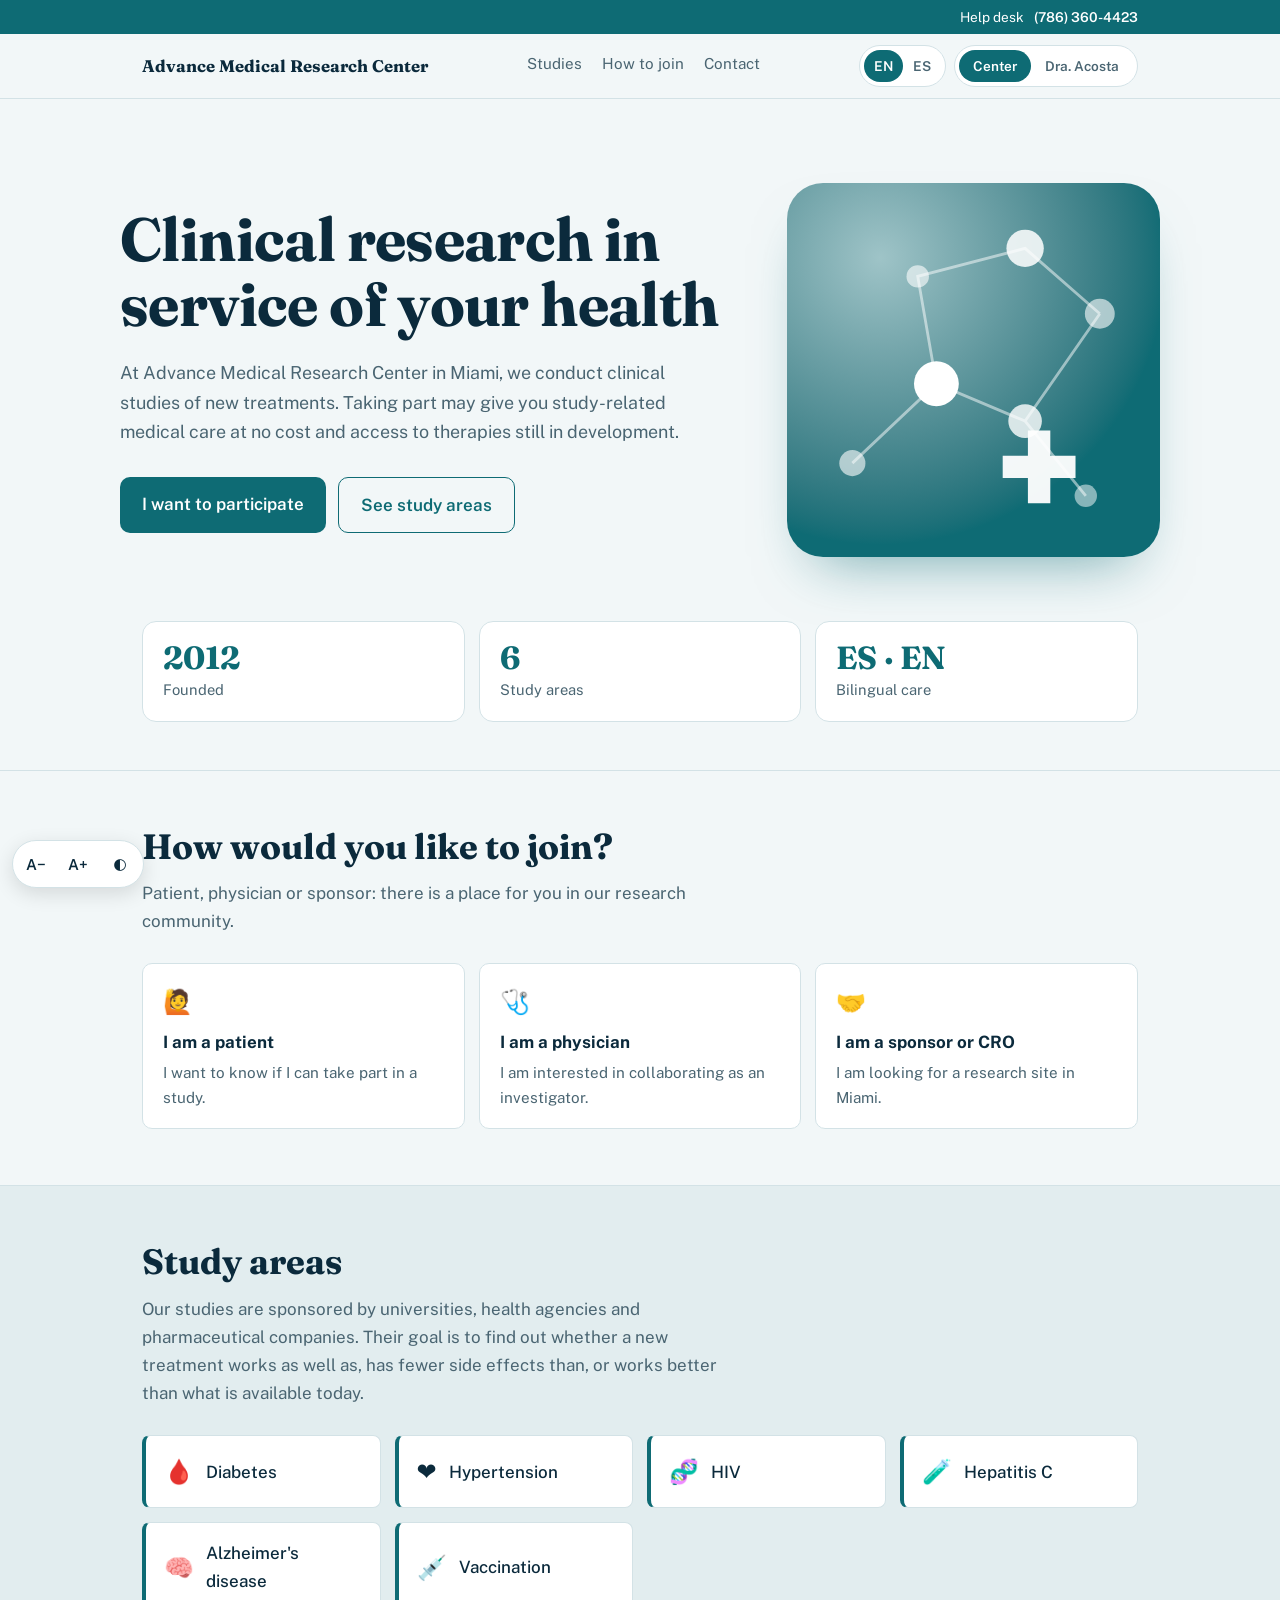
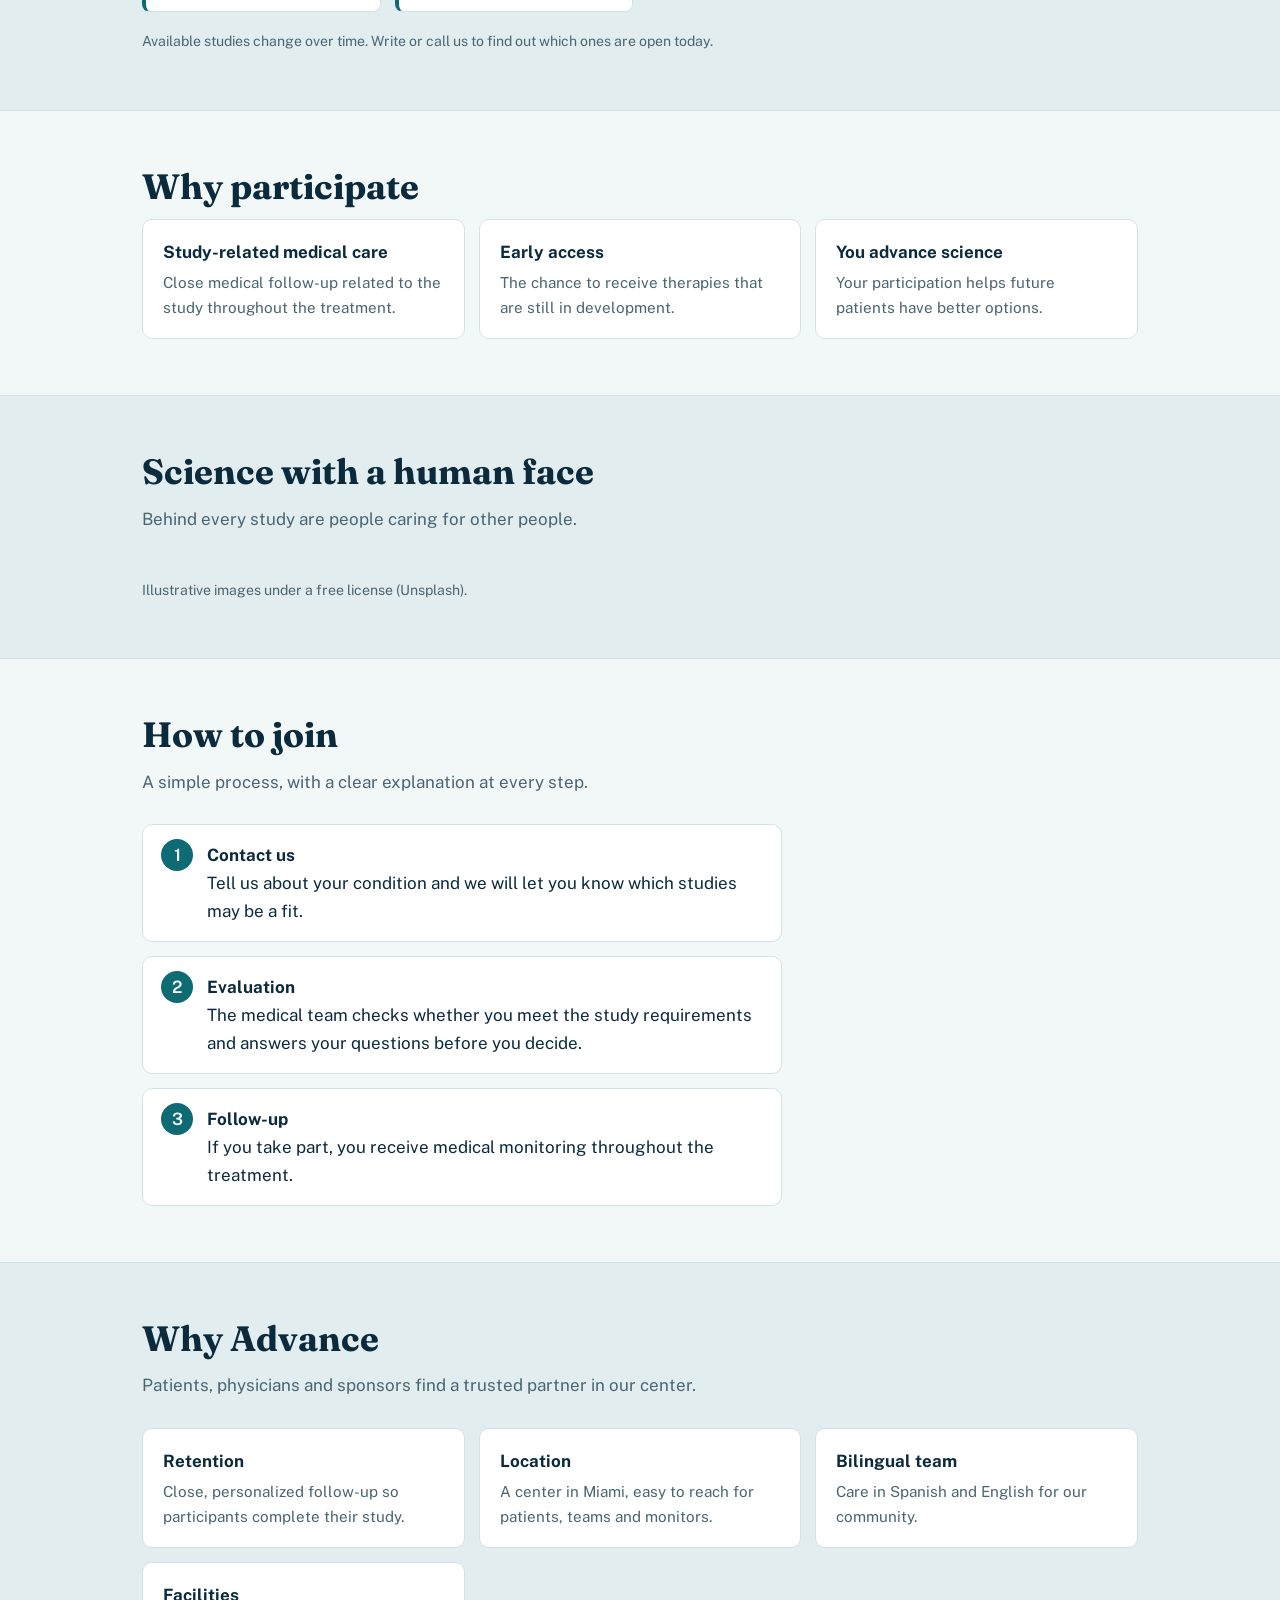
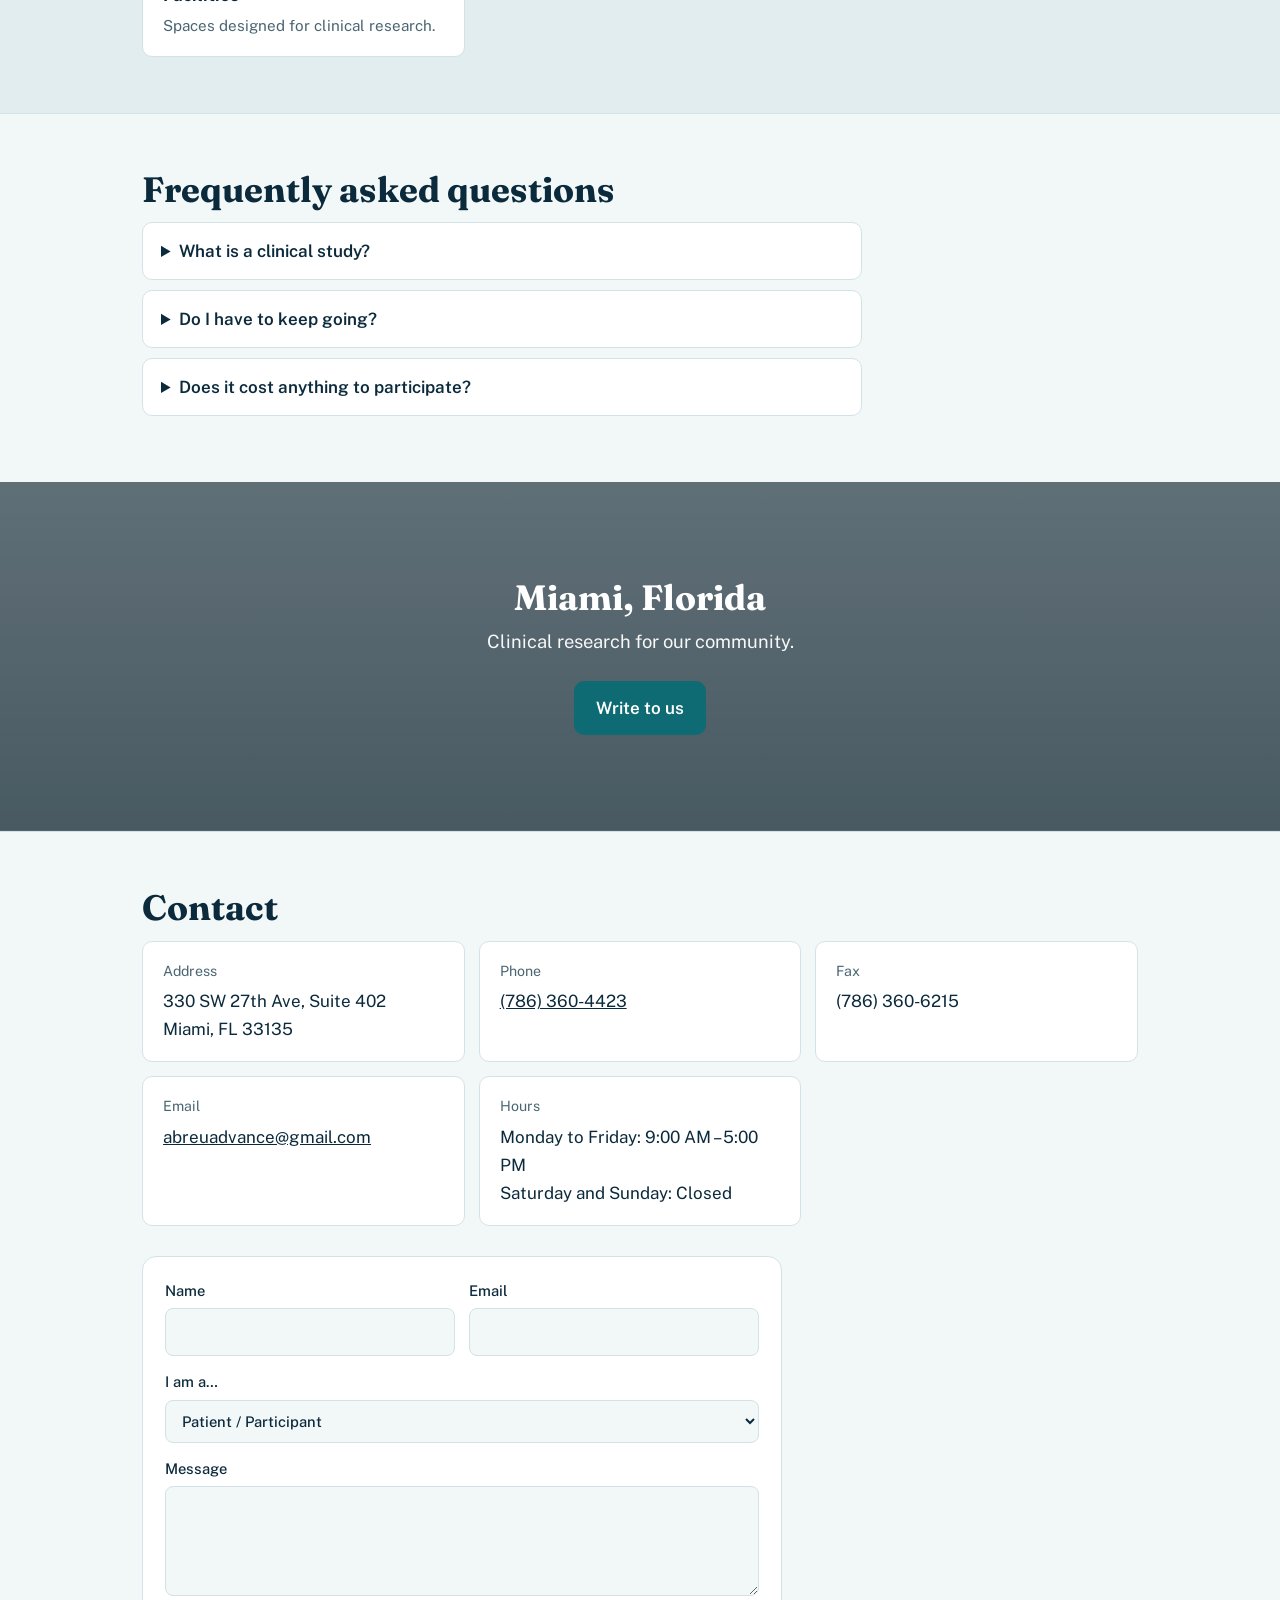
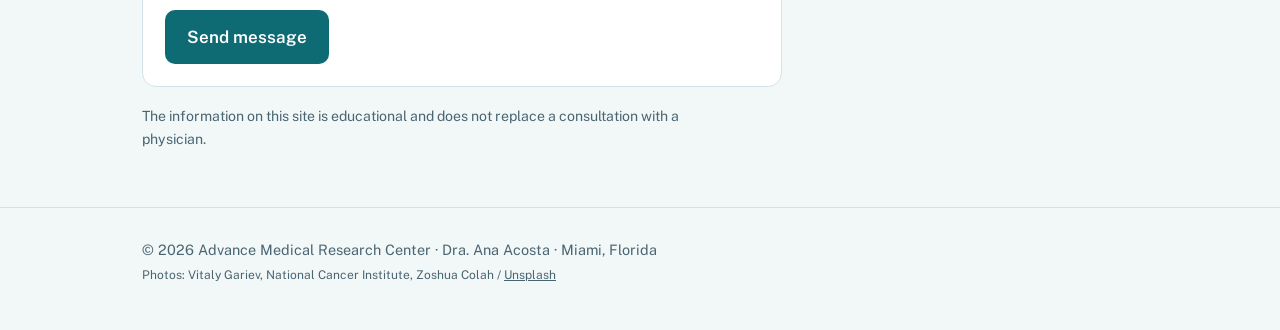
==== index.html @ 7da82269 "Add files via upload" ====
<!DOCTYPE html>
<html lang="es">
<head>
<meta charset="utf-8">
<meta name="viewport" content="width=device-width, initial-scale=1">
<title>Advance Medical Research Center · Dra. Ana Acosta</title>
<meta name="description" content="Advance Medical Research Center · Miami, FL. Clinical research studies / Estudios de investigación clínica. Dra. Ana Acosta.">
<link rel="preconnect" href="https://fonts.googleapis.com">
<link rel="preconnect" href="https://fonts.gstatic.com" crossorigin>
<link href="https://fonts.googleapis.com/css2?family=Fraunces:opsz,wght@9..144,500;9..144,700&family=Public+Sans:wght@400;500;600&display=swap" rel="stylesheet">
<script>if(!matchMedia("(prefers-reduced-motion: reduce)").matches)document.documentElement.className="js"</script>
<style>
:root{
  --bg:#F2F7F8; --surface:#FFFFFF; --ink:#0B2A3C; --muted:#4A6572;
  --accent:#0E6B74; --accent-ink:#FFFFFF; --line:#D3E2E6;
  --head:'Fraunces',Georgia,serif; --body:'Public Sans',system-ui,-apple-system,'Segoe UI',sans-serif;
}
body[data-mode="doctora"]{
  --bg:#F7F1F5; --surface:#FFFFFF; --ink:#2B1626; --muted:#6B5063;
  --accent:#7A2E5C; --accent-ink:#FFFFFF; --line:#E6D3DF;
}
*{box-sizing:border-box;margin:0}
html{scroll-behavior:smooth}
body{font:1.0625rem/1.65 var(--body);background:var(--bg);color:var(--ink);transition:background .35s,color .35s}
a{color:inherit}
:focus-visible{outline:3px solid var(--accent);outline-offset:3px}
.wrap{max-width:1040px;margin:0 auto;padding:0 22px}

header{position:sticky;top:0;z-index:10;background:color-mix(in srgb,var(--bg) 92%,transparent);backdrop-filter:blur(8px);border-bottom:1px solid var(--line)}
header .wrap{display:flex;align-items:center;justify-content:space-between;gap:14px;min-height:64px}
.brand{font:700 1.05rem var(--head);text-decoration:none}
nav{display:flex;gap:20px;font-size:.95rem}
nav a{text-decoration:none;color:var(--muted)}
nav a:hover{color:var(--accent)}
.tools{display:flex;align-items:center;gap:8px;flex-shrink:0}
.switch{display:inline-flex;padding:4px;border:1px solid var(--line);border-radius:999px;background:var(--surface)}
.switch button{font:600 .85rem var(--body);border:0;background:none;color:var(--muted);padding:8px 14px;border-radius:999px;cursor:pointer;transition:background .25s,color .25s}
.switch button[aria-pressed="true"]{background:var(--accent);color:var(--accent-ink)}
.switch.lang button{padding:8px 10px}

[data-view]{display:none;animation:swap .5s ease both}
@keyframes swap{from{opacity:0;transform:translateY(14px)}to{opacity:1;transform:none}}
body[data-mode="centro"] [data-view="centro"],
body[data-mode="doctora"] [data-view="doctora"]{display:block}
body[data-mode="centro"] nav[data-view="centro"],
body[data-mode="doctora"] nav[data-view="doctora"]{display:flex}

.hero{padding:84px 0 64px}
.hero h1{font:700 clamp(2.2rem,5.5vw,3.8rem)/1.08 var(--head);max-width:16ch;letter-spacing:-.01em}
.hero p{margin-top:20px;max-width:54ch;color:var(--muted);font-size:1.12rem}
.btns{display:flex;flex-wrap:wrap;gap:12px;margin-top:30px}
.btn{display:inline-block;padding:13px 22px;border-radius:10px;font-weight:600;text-decoration:none;background:var(--accent);color:var(--accent-ink)}
.btn.alt{background:none;color:var(--accent);border:1.5px solid var(--accent)}
section{padding:56px 0;border-top:1px solid var(--line)}
h2{font:700 clamp(1.6rem,3.2vw,2.2rem)/1.15 var(--head);margin-bottom:12px}
.lead{color:var(--muted);max-width:60ch;margin-bottom:28px}
.areas{display:grid;grid-template-columns:repeat(auto-fit,minmax(200px,1fr));gap:14px;list-style:none;padding:0}
.areas li{background:var(--surface);border:1px solid var(--line);border-left:4px solid var(--accent);padding:16px 18px;border-radius:8px;font-weight:500}
.steps{display:grid;gap:14px;counter-reset:s;padding:0;list-style:none;max-width:640px}
.steps li{counter-increment:s;background:var(--surface);border:1px solid var(--line);border-radius:10px;padding:16px 20px 16px 64px;position:relative}
.steps li::before{content:counter(s);position:absolute;left:18px;top:14px;width:32px;height:32px;border-radius:50%;background:var(--accent);color:var(--accent-ink);display:grid;place-items:center;font-weight:600}
.steps b{display:block}
.facts{display:grid;grid-template-columns:repeat(auto-fit,minmax(240px,1fr));gap:14px}
.fact{background:var(--surface);border:1px solid var(--line);border-radius:10px;padding:18px 20px}
.fact small{display:block;color:var(--muted);margin-bottom:4px}
.note{font-size:.88rem;color:var(--muted);margin-top:18px;max-width:64ch}
footer{border-top:1px solid var(--line);padding:30px 0 44px;color:var(--muted);font-size:.9rem}
.prog{position:fixed;top:0;left:0;height:3px;width:100%;background:var(--accent);transform-origin:0 50%;transform:scaleX(0);z-index:40;pointer-events:none}
.js .rv{opacity:0;transform:translateY(26px);transition:opacity .7s cubic-bezier(.2,.7,.2,1),transform .7s cubic-bezier(.2,.7,.2,1);transition-delay:var(--d,0s)}
.js .rv.in{opacity:1;transform:none}
.art{transform:perspective(900px) rotateX(var(--rx,0deg)) rotateY(var(--ry,0deg));transition:transform .2s ease-out}
.art circle{transform-box:fill-box;transform-origin:center;animation:pulse 3.6s ease-in-out infinite}
.art circle:nth-child(2n){animation-delay:-1.2s}
.art circle:nth-child(3n){animation-delay:-2.3s}
@keyframes pulse{50%{transform:scale(1.28)}}
.ic{display:inline-block;transition:transform .3s}
.areas li{transition:transform .25s,box-shadow .25s,border-color .25s}
.areas li:hover{transform:translateY(-3px);box-shadow:0 12px 24px -16px var(--accent)}
.areas li:hover .ic{transform:scale(1.3) rotate(-8deg)}
.fact{transition:transform .25s,box-shadow .25s,border-color .25s}
.fact:hover{transform:translateY(-4px);box-shadow:0 14px 28px -18px var(--accent);border-color:var(--accent)}
.btn{transition:transform .2s,box-shadow .2s}
.btn:hover{transform:translateY(-2px);box-shadow:0 12px 22px -12px var(--accent)}
nav a{padding-bottom:2px;border-bottom:2px solid transparent}
nav a.on{color:var(--accent);font-weight:600;border-color:var(--accent)}
.hero-grid{display:grid;grid-template-columns:1.25fr .75fr;gap:44px;align-items:center}
.art{aspect-ratio:1;border-radius:36px;background:radial-gradient(circle at 25% 20%,color-mix(in srgb,var(--accent) 40%,#fff),var(--accent) 70%);overflow:hidden;display:grid;place-items:center;box-shadow:0 30px 60px -30px color-mix(in srgb,var(--accent) 60%,transparent)}
.art svg{width:100%;height:100%}
.art img{width:100%;height:100%;object-fit:cover}
.ini{font:700 clamp(4rem,12vw,7rem) var(--head);color:#fff;letter-spacing:.02em}
.float{animation:fl 7s ease-in-out infinite}
@keyframes fl{50%{transform:translateY(-10px)}}
.stats{display:grid;grid-template-columns:repeat(3,1fr);gap:14px;padding-bottom:48px}
.stats div{background:var(--surface);border:1px solid var(--line);border-radius:14px;padding:18px 20px}
.stats b{display:block;font:700 2rem/1.1 var(--head);color:var(--accent)}
.stats span{color:var(--muted);font-size:.92rem}
.tint{background:color-mix(in srgb,var(--accent) 7%,var(--bg))}
.areas li{display:flex;align-items:center;gap:12px}
.ic{font-size:1.5rem}
details{background:var(--surface);border:1px solid var(--line);border-radius:10px;padding:14px 18px;max-width:720px;margin-bottom:10px}
summary{cursor:pointer;font-weight:600}
details p{margin-top:8px;color:var(--muted)}
.fact b{display:block;margin-bottom:4px}
.fact p{color:var(--muted);font-size:.95rem}
.help{background:var(--accent);color:var(--accent-ink);font-size:.85rem}
.help .wrap{min-height:34px;justify-content:flex-end;gap:10px;padding-top:0;padding-bottom:0}
.help a{font-weight:600;text-decoration:none}
.role{text-decoration:none;color:inherit;display:block;transition:transform .2s,border-color .2s}
.role:hover{transform:translateY(-3px);border-color:var(--accent)}
.role .ic{display:block;margin-bottom:6px}
.form{margin-top:30px;max-width:640px;display:grid;gap:14px;background:var(--surface);border:1px solid var(--line);border-radius:14px;padding:22px}
.form .row{display:grid;grid-template-columns:1fr 1fr;gap:14px}
.form label{display:grid;gap:5px;font-weight:500;font-size:.92rem}
.form input,.form select,.form textarea{font:inherit;color:var(--ink);background:var(--bg);border:1px solid var(--line);border-radius:8px;padding:11px 12px;width:100%}
.form textarea{min-height:110px;resize:vertical}
.form button{border:0;cursor:pointer;justify-self:start;font:inherit;font-weight:600}
.a11y{position:fixed;left:12px;bottom:12px;z-index:20;display:flex;gap:4px;padding:4px;background:var(--surface);border:1px solid var(--line);border-radius:999px;box-shadow:0 6px 20px rgba(0,0,0,.12)}
.a11y button{width:38px;height:38px;border-radius:50%;border:0;background:none;color:var(--ink);font:600 .95rem var(--body);cursor:pointer}
.a11y button:hover,.a11y button[aria-pressed="true"]{background:var(--accent);color:var(--accent-ink)}
body.hc{--bg:#fff;--surface:#fff;--ink:#000;--muted:#000;--line:#000;--accent:#003A70}
body.hc[data-mode="doctora"]{--accent:#5A0F3F}
.gal{display:grid;grid-template-columns:repeat(4,1fr);gap:14px}
.gal figure{position:relative;margin:0;aspect-ratio:4/5;border-radius:16px;overflow:hidden;background:color-mix(in srgb,var(--accent) 18%,var(--bg))}
.gal img{width:100%;height:100%;object-fit:cover;display:block;transition:transform .6s cubic-bezier(.2,.7,.2,1)}
.gal figure:hover img{transform:scale(1.07)}
.gal figcaption{position:absolute;inset:auto 0 0 0;padding:34px 14px 12px;color:#fff;font-weight:600;font-size:.95rem;background:linear-gradient(transparent,rgba(0,0,0,.65))}
.banner{background-size:cover;background-position:center;color:#fff;text-align:center;padding:96px 0;border-top:0}
.banner h2{color:#fff;margin-bottom:8px}
.banner p{margin-bottom:24px;font-size:1.15rem;opacity:.95}
.art.portrait{aspect-ratio:1/1;background:none;box-shadow:none;border-radius:0;overflow:visible;display:block}
.art.portrait svg{overflow:visible}
.art.portrait circle{animation:none}
.portrait .dots circle{fill:var(--surface);stroke:var(--line);stroke-width:1.5}
.portrait .orb{fill:var(--accent)}
.portrait .warm{fill:#E8734A}
.portrait .beat{fill:none;stroke:#E8734A;stroke-width:4;stroke-linecap:round;stroke-linejoin:round}
.portrait .ring{fill:#fff;filter:drop-shadow(0 10px 18px rgba(43,22,38,.28))}
.portrait .fallback{fill:var(--accent)}
.portrait .ini2{font:700 64px var(--head);fill:#fff}
.art.portrait .dot{animation:pulse 4.2s ease-in-out infinite}
.art.portrait .orb{animation:pulse 6s ease-in-out infinite}
@media (max-width:720px){
  .gal{grid-template-columns:repeat(2,1fr)}
  .banner{padding:64px 0}
  nav{display:none!important}
  .form .row{grid-template-columns:1fr}
  .hero-grid{grid-template-columns:1fr;gap:28px}
  .art{max-width:260px}
  .stats b{font-size:1.4rem}.stats div{padding:14px}
  header .wrap{flex-wrap:wrap;padding-top:8px;padding-bottom:8px}
  .hero{padding:52px 0 40px}
  .brand{font-size:.95rem}
  .switch button{padding:7px 10px;font-size:.8rem}
}
@media (prefers-reduced-motion:reduce){*{transition:none!important;animation:none!important;scroll-behavior:auto!important}}
</style>
</head>
<body data-mode="centro">
<div class="prog" id="prog" aria-hidden="true"></div>

<header>
  <div class="help"><div class="wrap"><span data-i="hd">Línea de ayuda</span><a href="tel:+17863604423">(786) 360-4423</a></div></div>
  <div class="wrap">
    <a class="brand" href="#top" id="brand">Advance Medical Research Center</a>
    <nav data-view="centro">
      <a href="#estudios" data-i="n_est">Estudios</a><a href="#proceso" data-i="n_proc">Cómo participar</a><a href="#contacto-centro" data-i="n_cont">Contacto</a>
    </nav>
    <nav data-view="doctora">
      <a href="#sobre" data-i="n_sobre">Sobre mí</a><a href="#trayectoria" data-i="n_tray">Trayectoria</a><a href="#contacto-doctora" data-i="n_cont2">Contacto</a>
    </nav>
    <div class="tools">
      <div class="switch lang" role="group" aria-label="Idioma / Language">
        <button type="button" data-lang="en" aria-pressed="false">EN</button>
        <button type="button" data-lang="es" aria-pressed="true">ES</button>
      </div>
      <div class="switch" role="group" aria-label="Sitio / Site">
        <button type="button" data-set="centro" aria-pressed="true" data-i="sw_c">Centro</button>
        <button type="button" data-set="doctora" aria-pressed="false">Dra. Acosta</button>
      </div>
    </div>
  </div>
</header>

<main id="top">

<!-- ============ CENTRO ============ -->
<div data-view="centro">
  <div class="wrap hero hero-grid"><div>
    <h1 data-i="c_h1">Investigación clínica al servicio de tu salud</h1>
    <p data-i="c_p">En Advance Medical Research Center, en Miami, realizamos estudios clínicos de nuevos tratamientos. Participar puede darte atención médica relacionada con el estudio sin costo y acceso a terapias en desarrollo.</p>
    <div class="btns">
      <a class="btn" href="#contacto-centro" data-i="c_b1">Quiero participar</a>
      <a class="btn alt" href="#estudios" data-i="c_b2">Ver áreas de estudio</a>
    </div>
  </div><div class="art" aria-hidden="true"><svg viewBox="0 0 400 400" role="img" aria-label=""><g class="float"><g stroke="#fff" stroke-opacity=".5" stroke-width="3" fill="none"><path d="M70 300L160 215L255 255L335 140M160 215L140 100L255 70L335 140M255 255L320 335"/></g><g fill="#fff"><circle cx="70" cy="300" r="14" fill-opacity=".6"/><circle cx="160" cy="215" r="24"/><circle cx="255" cy="255" r="18" fill-opacity=".8"/><circle cx="335" cy="140" r="16" fill-opacity=".6"/><circle cx="140" cy="100" r="12" fill-opacity=".6"/><circle cx="255" cy="70" r="20" fill-opacity=".85"/><circle cx="320" cy="335" r="12" fill-opacity=".5"/></g><path d="M192 150h16v18h18v16h-18v18h-16v-18h-18v-16h18z" fill="#fff" fill-opacity=".95" transform="translate(-30 40) scale(1.5)"/></g></svg></div></div>

  <div class="wrap stats">
    <div><b data-count="2012" data-from="1990">2012</b><span data-i="st1">Año de fundación</span></div>
    <div><b data-count="6">6</b><span data-i="st2">Áreas de estudio</span></div>
    <div><b>ES · EN</b><span data-i="st3">Atención bilingüe</span><!-- CAMBIAR / CHANGE --></div>
  </div>

  <section id="unete"><div class="wrap">
    <h2 data-i="u_h2">¿Cómo quieres unirte?</h2>
    <p class="lead" data-i="u_lead">Paciente, médico o patrocinador: hay un lugar para ti en nuestra comunidad de investigación.</p>
    <div class="facts">
      <a class="fact role" href="#form" data-role="0"><span class="ic">🙋</span><b data-i="u1t">Soy paciente</b><p data-i="u1d">Quiero saber si puedo participar en un estudio.</p></a>
      <a class="fact role" href="#form" data-role="1"><span class="ic">🩺</span><b data-i="u2t">Soy médico</b><p data-i="u2d">Me interesa colaborar como investigador.</p></a>
      <a class="fact role" href="#form" data-role="2"><span class="ic">🤝</span><b data-i="u3t">Soy patrocinador o CRO</b><p data-i="u3d">Busco un centro de investigación en Miami.</p></a>
    </div>
  </div></section>

  <section id="estudios" class="tint"><div class="wrap">
    <h2 data-i="e_h2">Áreas de estudio</h2>
    <p class="lead" data-i="e_lead">Nuestros estudios son patrocinados por universidades, agencias de salud y compañías farmacéuticas. Su objetivo es comprobar si un tratamiento nuevo es igual de eficaz, tiene menos efectos o funciona mejor que los disponibles hoy.</p>
    <ul class="areas">
      <li><span class="ic">🩸</span><span data-i="a1">Diabetes</span></li><li><span class="ic">❤️</span><span data-i="a2">Hipertensión</span></li><li><span class="ic">🧬</span><span data-i="a3">VIH</span></li><li><span class="ic">🧪</span><span data-i="a4">Hepatitis C</span></li><li><span class="ic">🧠</span><span data-i="a5">Enfermedad de Alzheimer</span></li><li><span class="ic">💉</span><span data-i="a6">Vacunación</span></li>
    </ul>
    <p class="note" data-i="e_note">Los estudios disponibles cambian con el tiempo. Escríbenos o llámanos para saber cuáles están abiertos hoy.</p>
  </div></section>

  <section id="porque"><div class="wrap">
    <h2 data-i="w_h2">Por qué participar</h2>
    <div class="facts">
      <div class="fact"><b data-i="w1t">Atención médica del estudio</b><p data-i="w1d">Seguimiento médico cercano relacionado con el estudio durante todo el tratamiento.</p></div>
      <div class="fact"><b data-i="w2t">Acceso temprano</b><p data-i="w2d">Posibilidad de recibir terapias que aún están en desarrollo.</p></div>
      <div class="fact"><b data-i="w3t">Aportas a la ciencia</b><p data-i="w3d">Tu participación ayuda a que futuros pacientes tengan mejores opciones.</p></div>
    </div>
  </div></section>

  <section id="galeria" class="tint"><div class="wrap">
    <h2 data-i="gl_h2">Ciencia con rostro humano</h2>
    <p class="lead" data-i="gl_lead">Detrás de cada estudio hay personas cuidando a otras personas.</p>
    <div class="gal"><figure><img src="https://images.unsplash.com/photo-1758691461935-202e2ef6b69f?auto=format&fit=crop&w=900&q=70" alt="" loading="lazy" decoding="async" onerror="this.closest('figure').style.display='none'"><figcaption data-i="g1">Atención cercana</figcaption></figure><figure><img src="https://images.unsplash.com/photo-1758691463333-c79215e8bc3b?auto=format&fit=crop&w=900&q=70" alt="" loading="lazy" decoding="async" onerror="this.closest('figure').style.display='none'"><figcaption data-i="g2">Equipo médico</figcaption></figure><figure><img src="https://images.unsplash.com/photo-1758691461513-88a0aef72160?auto=format&fit=crop&w=900&q=70" alt="" loading="lazy" decoding="async" onerror="this.closest('figure').style.display='none'"><figcaption data-i="g3">Experiencia clínica</figcaption></figure><figure><img src="https://images.unsplash.com/photo-1630959305790-4c956ce6c0b6?auto=format&fit=crop&w=900&q=70" alt="" loading="lazy" decoding="async" onerror="this.closest('figure').style.display='none'"><figcaption data-i="g4">Ciencia en el laboratorio</figcaption></figure></div>
    <p class="note" data-i="gl_note">Imágenes ilustrativas con licencia libre (Unsplash).</p>
  </div></section>

  <section id="proceso"><div class="wrap">
    <h2 data-i="p_h2">Cómo participar</h2>
    <p class="lead" data-i="p_lead">Un proceso sencillo, con una explicación clara en cada paso.</p>
    <ol class="steps">
      <li data-i="p1"><b>Contáctanos</b>Cuéntanos tu condición y te decimos qué estudios podrían ajustarse a ti.</li>
      <li data-i="p2"><b>Evaluación</b>El equipo médico revisa si cumples los requisitos del estudio y resuelve tus dudas antes de que decidas.</li>
      <li data-i="p3"><b>Seguimiento</b>Si participas, recibes monitoreo médico durante todo el tratamiento.</li>
    </ol>
  </div></section>

  <section id="ventajas" class="tint"><div class="wrap">
    <h2 data-i="y_h2">Por qué Advance</h2>
    <p class="lead" data-i="y_lead">Pacientes, médicos y patrocinadores encuentran en nuestro centro un socio de confianza.</p>
    <div class="facts"><!-- CAMBIAR / CHANGE: confirma que cada punto describe al centro -->
      <div class="fact"><b data-i="y1t">Retención</b><p data-i="y1d">Seguimiento cercano y personalizado para que los participantes completen su estudio.</p></div>
      <div class="fact"><b data-i="y2t">Ubicación</b><p data-i="y2d">Centro en Miami, de fácil acceso para pacientes, equipos y monitores.</p></div>
      <div class="fact"><b data-i="y3t">Equipo bilingüe</b><p data-i="y3d">Atención en español e inglés para nuestra comunidad.</p></div>
      <div class="fact"><b data-i="y4t">Instalaciones</b><p data-i="y4d">Espacios pensados para la investigación clínica.</p></div>
    </div>
  </div></section>

  <section id="faq"><div class="wrap">
    <h2 data-i="f_h2">Preguntas frecuentes</h2>
    <details><summary data-i="q1">¿Qué es un estudio clínico?</summary><p data-i="q1a">Es una investigación médica en la que voluntarios prueban un tratamiento o una vacuna nuevos para saber si son seguros y si funcionan.</p></details>
    <details><summary data-i="q2">¿Es obligatorio continuar?</summary><p data-i="q2a">No. Tu participación es voluntaria y puedes retirarte en cualquier momento.</p></details>
    <details><summary data-i="q3">¿Tiene costo participar?</summary><p data-i="q3a">Antes de que decidas te explicamos los detalles de cada estudio, incluyendo si hay costos o compensación.</p></details>
  </div></section>

  <section class="banner" style="background-image:linear-gradient(rgba(6,28,40,.62),rgba(6,28,40,.72)),url(https://images.unsplash.com/photo-1748380868276-6faae7e27b94?auto=format&fit=crop&w=1600&q=70)"><div class="wrap">
    <h2 data-i="bn_h2">Miami, Florida</h2>
    <p data-i="bn_p">Investigación clínica para nuestra comunidad.</p>
    <a class="btn" href="#form" data-i="bn_b">Escríbenos</a>
  </div></section>

  <section id="contacto-centro"><div class="wrap">
    <h2 data-i="k_h2">Contacto</h2>
    <div class="facts">
      <div class="fact"><small data-i="k_dir">Dirección</small>330 SW 27th Ave, Suite 402<br>Miami, FL 33135</div>
      <div class="fact"><small data-i="k_tel">Teléfono</small><a href="tel:+17863604423">(786) 360-4423</a></div>
      <div class="fact"><small>Fax</small>(786) 360-6215</div>
      <div class="fact"><small data-i="k_mail">Correo</small><a href="mailto:abreuadvance@gmail.com">abreuadvance@gmail.com</a></div>
      <div class="fact"><small data-i="k_hor">Horario</small><span data-i="k_hor_v">Lunes a viernes: 9:00 AM – 5:00 PM<br>Sábado y domingo: Cerrado</span></div>
    </div>
    <form id="form" class="form">
      <div class="row">
        <label><span data-i="f_n">Nombre</span><input name="n" required autocomplete="name"></label>
        <label><span data-i="f_e">Correo electrónico</span><input name="e" type="email" required autocomplete="email"></label>
      </div>
      <label><span data-i="f_r">Soy…</span>
        <select id="role" name="r"><option data-i="o1">Paciente / Participante</option><option data-i="o2">Médico / Investigador</option><option data-i="o3">Patrocinador / CRO</option><option data-i="o4">Otro</option></select></label>
      <label><span data-i="f_m">Mensaje</span><textarea name="m" required></textarea></label>
      <button class="btn" type="submit" data-i="f_s">Enviar mensaje</button>
    </form>
    <p class="note" data-i="k_note">La información de este sitio es educativa y no reemplaza la consulta con un médico.</p>
  </div></section>
</div>

<!-- ============ DOCTORA ============ -->
<div data-view="doctora">
  <div class="wrap hero hero-grid"><div>
    <h1>Dra. Ana Acosta</h1>
    <p data-i="d_p">Médica y propietaria de Advance Medical Research Center en Miami. Más de una década dedicada a acercar la investigación clínica a su comunidad.</p>
    <div class="btns">
      <a class="btn" href="#contacto-doctora" data-i="d_b1">Contactar</a>
      <a class="btn alt" href="#trayectoria" data-i="d_b2">Ver trayectoria</a>
    </div>
  </div><div class="art portrait"><svg viewBox="0 0 400 400" role="img" aria-label="Dra. Ana Acosta">
  <defs><clipPath id="face"><circle cx="200" cy="200" r="112"/></clipPath></defs>
  <g class="dots"><circle cx="360" cy="60" r="12"/><circle cx="380" cy="112" r="18"/><circle cx="366" cy="186" r="22"/><circle cx="378" cy="262" r="26"/><circle cx="358" cy="336" r="30"/></g>
  <circle class="orb" cx="290" cy="110" r="70"/>
  <path class="beat" d="M0 200H30L44 166L64 244L82 150L96 200H150"/>
  <circle class="warm dot" cx="72" cy="336" r="44"/>
  <circle class="ring" cx="200" cy="200" r="120"/>
  <circle class="fallback" cx="200" cy="200" r="112"/>
  <text class="ini2" x="200" y="228" text-anchor="middle">AA</text>
  <image href="[data-uri]" x="88" y="88" width="224" height="224" preserveAspectRatio="xMidYMid slice" clip-path="url(#face)"/>
</svg></div></div>

  <section id="sobre"><div class="wrap">
    <h2 data-i="s_h2">Sobre mí</h2>
    <p class="lead" data-i="s_lead"><!-- CAMBIAR / CHANGE: biografía -->Soy médica y dirijo Advance Medical Research Center, donde trabajo junto a mi equipo para que más pacientes conozcan y puedan acceder a estudios clínicos de nuevos tratamientos, con información clara y acompañamiento en cada etapa.</p>
    <div class="facts">
      <div class="fact"><small data-i="s_f1">Formación</small><span data-i="s_f1v">Doctora en Medicina (MD), Ross University School of Medicine</span></div>
      <div class="fact"><small data-i="s_f0">Rol</small><span data-i="s_f0v">Propietaria y presidenta de Advance Medical Research Center</span></div>
      <!-- CAMBIAR / CHANGE: agrega aquí tarjetas con especialidad, certificaciones (board), licencia, afiliaciones y premios, con el formato <div class="fact"><small>Título</small>Detalle</div> -->
      <div class="fact"><small data-i="s_f2">Ubicación</small><span data-i="s_f2v">Área de Miami, Florida</span></div>
      <div class="fact"><small data-i="s_f3">Idiomas</small><!-- CAMBIAR / CHANGE --><span data-i="s_f3v">Español e inglés</span></div>
    </div>
  </div></section>

  <section id="valores" class="tint"><div class="wrap">
    <h2 data-i="v_h2">Lo que me guía</h2>
    <div class="facts"><!-- CAMBIAR / CHANGE: ajusta estos valores con sus palabras -->
      <div class="fact"><b data-i="v1t">Información clara</b><p data-i="v1d">Explicar cada estudio con calma para que decidas con confianza.</p></div>
      <div class="fact"><b data-i="v2t">Acompañamiento</b><p data-i="v2d">Estar presente antes, durante y después del estudio.</p></div>
      <div class="fact"><b data-i="v3t">Comunidad</b><p data-i="v3d">Llevar la investigación clínica a más familias de Miami.</p></div>
    </div>
  </div></section>

  <section id="trayectoria"><div class="wrap">
    <h2 data-i="t_h2">Trayectoria</h2>
    <ol class="steps">
      <li data-i="t1"><b>2012 · Fundación del centro</b>Advance Medical Research Center inicia operaciones en Miami, Florida.</li>
      <li data-i="t2"><b>Hoy · Dirección del centro</b>Lidero Advance Medical Research Center y a su equipo.</li>
      <!-- CAMBIAR / CHANGE: certificaciones, residencia, afiliaciones, premios -->
    </ol>
  </div></section>

  <section id="contacto-doctora" class="tint"><div class="wrap">
    <h2 data-i="k_h2b">Contacto</h2>
    <div class="facts">
      <div class="fact"><small data-i="k_cons">Consultorio</small>330 SW 27th Ave, Suite 402<br>Miami, FL 33135</div>
      <div class="fact"><small data-i="k_tel2">Teléfono</small><a href="tel:+17863604423">(786) 360-4423</a></div>
      <div class="fact"><small>Fax</small>(786) 360-6215</div>
      <div class="fact"><small data-i="k_mail2">Correo</small><a href="mailto:abreuadvance@gmail.com">abreuadvance@gmail.com</a></div>
    </div>
  </div></section>
</div>

</main>

<div class="a11y" role="group" aria-label="Accesibilidad / Accessibility"><button type="button" data-a="-" aria-label="A−">A−</button><button type="button" data-a="+" aria-label="A+">A+</button><button type="button" data-a="hc" aria-pressed="false" aria-label="Contraste / Contrast">◐</button></div>

<footer><div class="wrap">© <span id="y"></span> Advance Medical Research Center · Dra. Ana Acosta · Miami, Florida<br><small>Photos: Vitaly Gariev, National Cancer Institute, Zoshua Colah / <a href="https://unsplash.com" rel="noopener">Unsplash</a></small></div></footer>

<script>
(function(){
  var body=document.body, html=document.documentElement;
  var modeBtns=document.querySelectorAll('[data-set]'), langBtns=document.querySelectorAll('[data-lang]');
  var titles={centro:'Advance Medical Research Center',doctora:'Dra. Ana Acosta'};
  var nodes=document.querySelectorAll('[data-i]'), ES={};
  nodes.forEach(function(n){ES[n.dataset.i]=n.innerHTML});

  var EN={
    sw_c:'Center',
    n_inv:'Research',
    s_f0:'Role',
    s_f0v:'Owner and president of Advance Medical Research Center',
    inv_h2:'Research areas',
    inv_lead:'The fields in which the center conducts clinical studies, and why they matter.',
    ia1t:'Diabetes',
    ia1d:'Looks for therapies that help control glucose better and prevent long-term complications.',
    ia2t:'Hypertension',
    ia2d:'Evaluates treatments that keep blood pressure under control and protect the heart.',
    ia3t:'HIV',
    ia3d:'Studies new treatment and prevention options for living with better health.',
    ia4t:'Hepatitis C',
    ia4d:'Researches treatments to clear the virus and protect liver health.',
    ia5t:'Alzheimer\'s disease',
    ia5d:'Explores ways to detect memory decline early and slow its progression.',
    ia6t:'Vaccination',
    ia6d:'Confirms that new vaccines are safe and provide protection.',
    inv_note:'Available studies change over time. Write to us to find out which ones are open today.',
    fa_h2:'The phases of a clinical study',
    fa_lead:'Before reaching pharmacies, a treatment goes through several stages of evaluation.',
    fa1:'<b>Phase I</b>A small group of people evaluates safety and the right dose.',
    fa2:'<b>Phase II</b>Researchers study whether the treatment works and monitor side effects.',
    fa3:'<b>Phase III</b>Larger groups compare the treatment with the current standard.',
    fa4:'<b>Phase IV</b>After approval, long-term safety continues to be monitored.',
    fa_note:'The phases the center takes part in depend on each study.',
    dr_h2:'Your rights as a participant',
    dr_lead:'Taking part in a study is your decision, and these protections stay with you at all times.',
    dr1t:'Informed consent',
    dr1d:'Before you begin, you receive all the information in writing and can ask every question you need.',
    dr2t:'Voluntary participation',
    dr2d:'You decide, and you can withdraw at any time without it changing your medical care.',
    dr3t:'Independent ethics review',
    dr3d:'Studies are reviewed by an ethics committee (IRB) that protects participants.',
    dr4t:'Privacy',
    dr4d:'Your personal information is handled confidentially under applicable rules.',
    rc_h2:'Trusted resources',
    rc_lead:'To learn on your own, these are official sources.',
    rc1t:'ClinicalTrials.gov',
    rc1d:'The official database of clinical studies in the United States.',
    rc2t:'FDA for patients',
    rc2d:'Official FDA information for patients and families.',
    rc_note:'They open in a new tab. This information is educational and does not replace a consultation with a physician.',
    gl_h2:'Science with a human face',gl_lead:'Behind every study are people caring for other people.',
    gl_note:'Illustrative images under a free license (Unsplash).',
    g1:'Personal care',g2:'Medical team',g3:'Clinical experience',g4:'Science in the lab',
    bn_h2:'Miami, Florida',bn_p:'Clinical research for our community.',bn_b:'Write to us',
    hd:'Help desk',
    u_h2:'How would you like to join?',u_lead:'Patient, physician or sponsor: there is a place for you in our research community.',
    u1t:'I am a patient',u1d:'I want to know if I can take part in a study.',
    u2t:'I am a physician',u2d:'I am interested in collaborating as an investigator.',
    u3t:'I am a sponsor or CRO',u3d:'I am looking for a research site in Miami.',
    y_h2:'Why Advance',y_lead:'Patients, physicians and sponsors find a trusted partner in our center.',
    y1t:'Retention',y1d:'Close, personalized follow-up so participants complete their study.',
    y2t:'Location',y2d:'A center in Miami, easy to reach for patients, teams and monitors.',
    y3t:'Bilingual team',y3d:'Care in Spanish and English for our community.',
    y4t:'Facilities',y4d:'Spaces designed for clinical research.',
    f_n:'Name',f_e:'Email',f_r:'I am a…',f_m:'Message',f_s:'Send message',
    o1:'Patient / Participant',o2:'Physician / Investigator',o3:'Sponsor / CRO',o4:'Other',
    st1:'Founded',st2:'Study areas',st3:'Bilingual care',
    w_h2:'Why participate',
    w1t:'Study-related medical care',w1d:'Close medical follow-up related to the study throughout the treatment.',
    w2t:'Early access',w2d:'The chance to receive therapies that are still in development.',
    w3t:'You advance science',w3d:'Your participation helps future patients have better options.',
    f_h2:'Frequently asked questions',
    q1:'What is a clinical study?',q1a:'It is medical research in which volunteers try a new treatment or vaccine to find out whether it is safe and whether it works.',
    q2:'Do I have to keep going?',q2a:'No. Participation is voluntary and you can withdraw at any time.',
    q3:'Does it cost anything to participate?',q3a:'Before you decide, we explain the details of each study, including whether there are costs or compensation.',
    v_h2:'What guides me',
    v1t:'Clear information',v1d:'Explaining each study calmly so you can decide with confidence.',
    v2t:'Support',v2d:'Being there before, during and after the study.',
    v3t:'Community',v3d:'Bringing clinical research to more Miami families.',
    n_est:'Studies',n_proc:'How to join',n_cont:'Contact',n_sobre:'About',n_tray:'Background',n_cont2:'Contact',
    c_h1:'Clinical research in service of your health',
    c_p:'At Advance Medical Research Center in Miami, we conduct clinical studies of new treatments. Taking part may give you study-related medical care at no cost and access to therapies still in development.',
    c_b1:'I want to participate',c_b2:'See study areas',
    e_h2:'Study areas',
    e_lead:'Our studies are sponsored by universities, health agencies and pharmaceutical companies. Their goal is to find out whether a new treatment works as well as, has fewer side effects than, or works better than what is available today.',
    a1:'Diabetes',a2:'Hypertension',a3:'HIV',a4:'Hepatitis C',a5:"Alzheimer's disease",a6:'Vaccination',
    e_note:'Available studies change over time. Write or call us to find out which ones are open today.',
    p_h2:'How to join',p_lead:'A simple process, with a clear explanation at every step.',
    p1:'<b>Contact us</b>Tell us about your condition and we will let you know which studies may be a fit.',
    p2:'<b>Evaluation</b>The medical team checks whether you meet the study requirements and answers your questions before you decide.',
    p3:'<b>Follow-up</b>If you take part, you receive medical monitoring throughout the treatment.',
    k_h2:'Contact',k_h2b:'Contact',k_dir:'Address',k_tel:'Phone',k_tel2:'Phone',k_mail:'Email',k_mail2:'Email',k_hor:'Hours',
    k_hor_v:'Monday to Friday: 9:00 AM – 5:00 PM<br>Saturday and Sunday: Closed',
    k_note:'The information on this site is educational and does not replace a consultation with a physician.',
    k_cons:'Office',
    d_p:'Physician and owner of Advance Medical Research Center in Miami. More than a decade dedicated to bringing clinical research closer to her community.',
    d_b1:'Get in touch',d_b2:'See background',
    s_h2:'About me',
    s_lead:'I am a physician and I lead Advance Medical Research Center, where my team and I work so that more patients can learn about and access clinical studies of new treatments, with clear information and support at every stage.',
    s_f1:'Education',s_f1v:'Doctor of Medicine (MD), Ross University School of Medicine',
    s_f2:'Location',s_f2v:'Greater Miami, Florida',
    s_f3:'Languages',s_f3v:'Spanish and English',
    t_h2:'Background',
    t1:'<b>2012 · Founding of the center</b>Advance Medical Research Center begins operating in Miami, Florida.',
    t2:'<b>Today · Leading the center</b>I lead Advance Medical Research Center and its team.'
  };

  function setLang(l){
    var d=l==='en'?EN:ES;
    nodes.forEach(function(n){var k=n.dataset.i; if(d[k]!==undefined) n.innerHTML=d[k]});
    html.lang=l;
    langBtns.forEach(function(b){b.setAttribute('aria-pressed',String(b.dataset.lang===l))});
    try{localStorage.setItem('lang',l)}catch(e){}
    updateTitle();
  }
  function curMode(){return body.getAttribute('data-mode')}
  function updateTitle(){
    var m=curMode(), en=html.lang==='en';
    document.getElementById('brand').textContent=titles[m];
    document.title=titles[m]+(m==='centro'?' · Miami':(en?' · Physician':' · Médica'));
  }
  function setMode(m,push){
    body.setAttribute('data-mode',m);
    modeBtns.forEach(function(b){b.setAttribute('aria-pressed',String(b.dataset.set===m))});
    try{localStorage.setItem('modo',m)}catch(e){}
    updateTitle();
    if(push){history.replaceState(null,'',m==='doctora'?'#doctora':location.pathname);window.scrollTo(0,0)}
  }
  modeBtns.forEach(function(b){b.addEventListener('click',function(){setMode(b.dataset.set,true)})});
  langBtns.forEach(function(b){b.addEventListener('click',function(){setLang(b.dataset.lang)})});

  var role=document.getElementById('role');
  document.querySelectorAll('[data-role]').forEach(function(a){a.addEventListener('click',function(){role.selectedIndex=+a.dataset.role})});
  document.getElementById('form').addEventListener('submit',function(e){
    e.preventDefault();
    var f=e.target, to='abreuadvance@gmail.com';
    var r=role.options[role.selectedIndex].text;
    var msg=f.m.value+'\n\n'+f.n.value+' · '+f.e.value;
    location.href='mailto:'+to+'?subject='+encodeURIComponent(r+' – '+f.n.value)+'&body='+encodeURIComponent(msg);
  });
  var sizes=[.9,1,1.15,1.3], si=1, hc=false;
  try{var v=localStorage.getItem('fs'); if(v!==null&&+v>=0&&+v<4) si=+v; hc=localStorage.getItem('hc')==='1'}catch(e){}
  function applyA(){
    html.style.fontSize=(sizes[si]*100)+'%'; body.classList.toggle('hc',hc);
    document.querySelector('[data-a="hc"]').setAttribute('aria-pressed',String(hc));
    try{localStorage.setItem('fs',si);localStorage.setItem('hc',hc?'1':'0')}catch(e){}
  }
  document.querySelectorAll('[data-a]').forEach(function(b){b.addEventListener('click',function(){
    var a=b.dataset.a; if(a==='+'&&si<3)si++; if(a==='-'&&si>0)si--; if(a==='hc')hc=!hc; applyA();
  })});
  applyA();

  var mode='centro', lang=null;
  try{lang=localStorage.getItem('lang')}catch(e){}
  if(!lang) lang=(navigator.language||'es').slice(0,2)==='en'?'en':'es';
  if(location.hash==='#doctora') mode='doctora';
  else if(location.hash===''){try{mode=localStorage.getItem('modo')||'centro'}catch(e){}}
  setMode(mode==='doctora'?'doctora':'centro',false);
  setLang(lang==='en'?'en':'es');
  document.getElementById('y').textContent=new Date().getFullYear();

  /* ---- Movimiento e interactividad ---- */
  var RM=window.matchMedia('(prefers-reduced-motion: reduce)').matches;
  var bar=document.getElementById('prog'), tick=false;
  function onScroll(){
    var max=html.scrollHeight-html.clientHeight;
    bar.style.transform='scaleX('+(max>0?Math.min(window.scrollY/max,1):0)+')';
    document.querySelectorAll('nav[data-view]').forEach(function(nav){
      if(getComputedStyle(nav).display==='none')return;
      var cur=null, links=nav.querySelectorAll('a[href^="#"]');
      links.forEach(function(a){var sec=document.querySelector(a.getAttribute('href'));if(sec&&sec.getBoundingClientRect().top<=140)cur=a});
      links.forEach(function(a){a.classList.toggle('on',a===cur)});
    });
    tick=false;
  }
  window.addEventListener('scroll',function(){if(!tick){tick=true;requestAnimationFrame(onScroll)}},{passive:true});
  window.addEventListener('resize',onScroll); onScroll();

  if(!RM && 'IntersectionObserver' in window){
    var sel='.hero-grid > div, .stats div, section h2, section .lead, .facts > *, .areas li, .steps li, details, .form, .gal figure, .banner .wrap';
    document.querySelectorAll(sel).forEach(function(el){
      var i=Array.prototype.indexOf.call(el.parentNode.children,el);
      el.style.setProperty('--d',Math.min(i,5)*90+'ms');
      el.classList.add('rv');
    });
    var io=new IntersectionObserver(function(es){es.forEach(function(en){
      if(!en.isIntersecting)return;
      var el=en.target; el.classList.add('in'); io.unobserve(el);
      el.addEventListener('transitionend',function(){el.classList.remove('rv','in');el.style.removeProperty('--d')},{once:true});
    })},{threshold:.12,rootMargin:'0px 0px -4% 0px'});
    document.querySelectorAll('.rv').forEach(function(el){io.observe(el)});

    document.querySelectorAll('[data-count]').forEach(function(b){
      var to=+b.dataset.count, from=+b.dataset.from||0, done=false;
      b.textContent=from;
      var cio=new IntersectionObserver(function(es){
        if(!es[0].isIntersecting||done)return; done=true; cio.disconnect();
        var t0=null;
        (function step(t){if(!t0)t0=t;var k=Math.min((t-t0)/1300,1);k=1-Math.pow(1-k,3);
          b.textContent=Math.round(from+(to-from)*k); if(k<1)requestAnimationFrame(step)})(performance.now());
      },{threshold:.6});
      cio.observe(b);
    });

    if(window.matchMedia('(hover:hover)').matches){
      document.querySelectorAll('.hero-grid').forEach(function(h){
        var a=h.querySelector('.art'); if(!a)return;
        h.addEventListener('pointermove',function(e){
          var r=h.getBoundingClientRect(), x=(e.clientX-r.left)/r.width-.5, y=(e.clientY-r.top)/r.height-.5;
          a.style.setProperty('--ry',(x*14)+'deg'); a.style.setProperty('--rx',(-y*14)+'deg');
        });
        h.addEventListener('pointerleave',function(){a.style.setProperty('--ry','0deg');a.style.setProperty('--rx','0deg')});
      });
    }
  }
})();
</script>
</body>
</html>
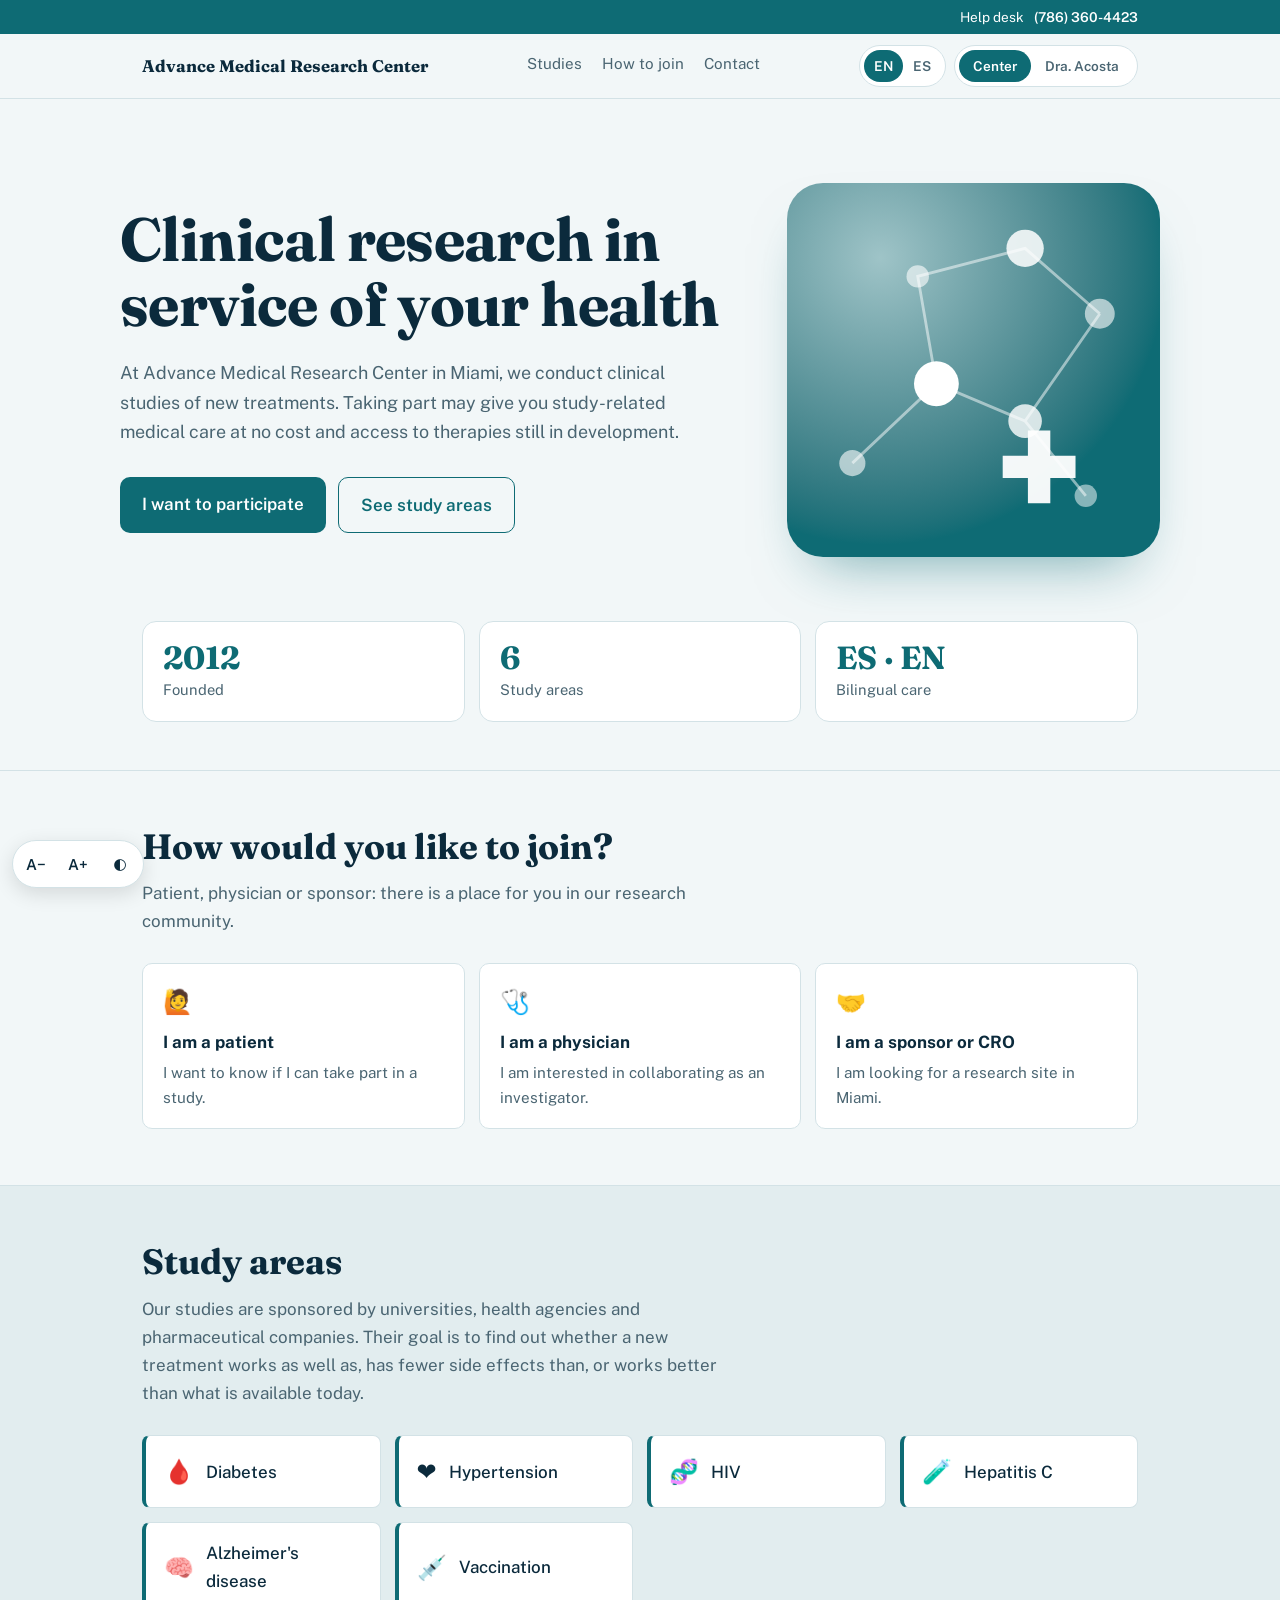
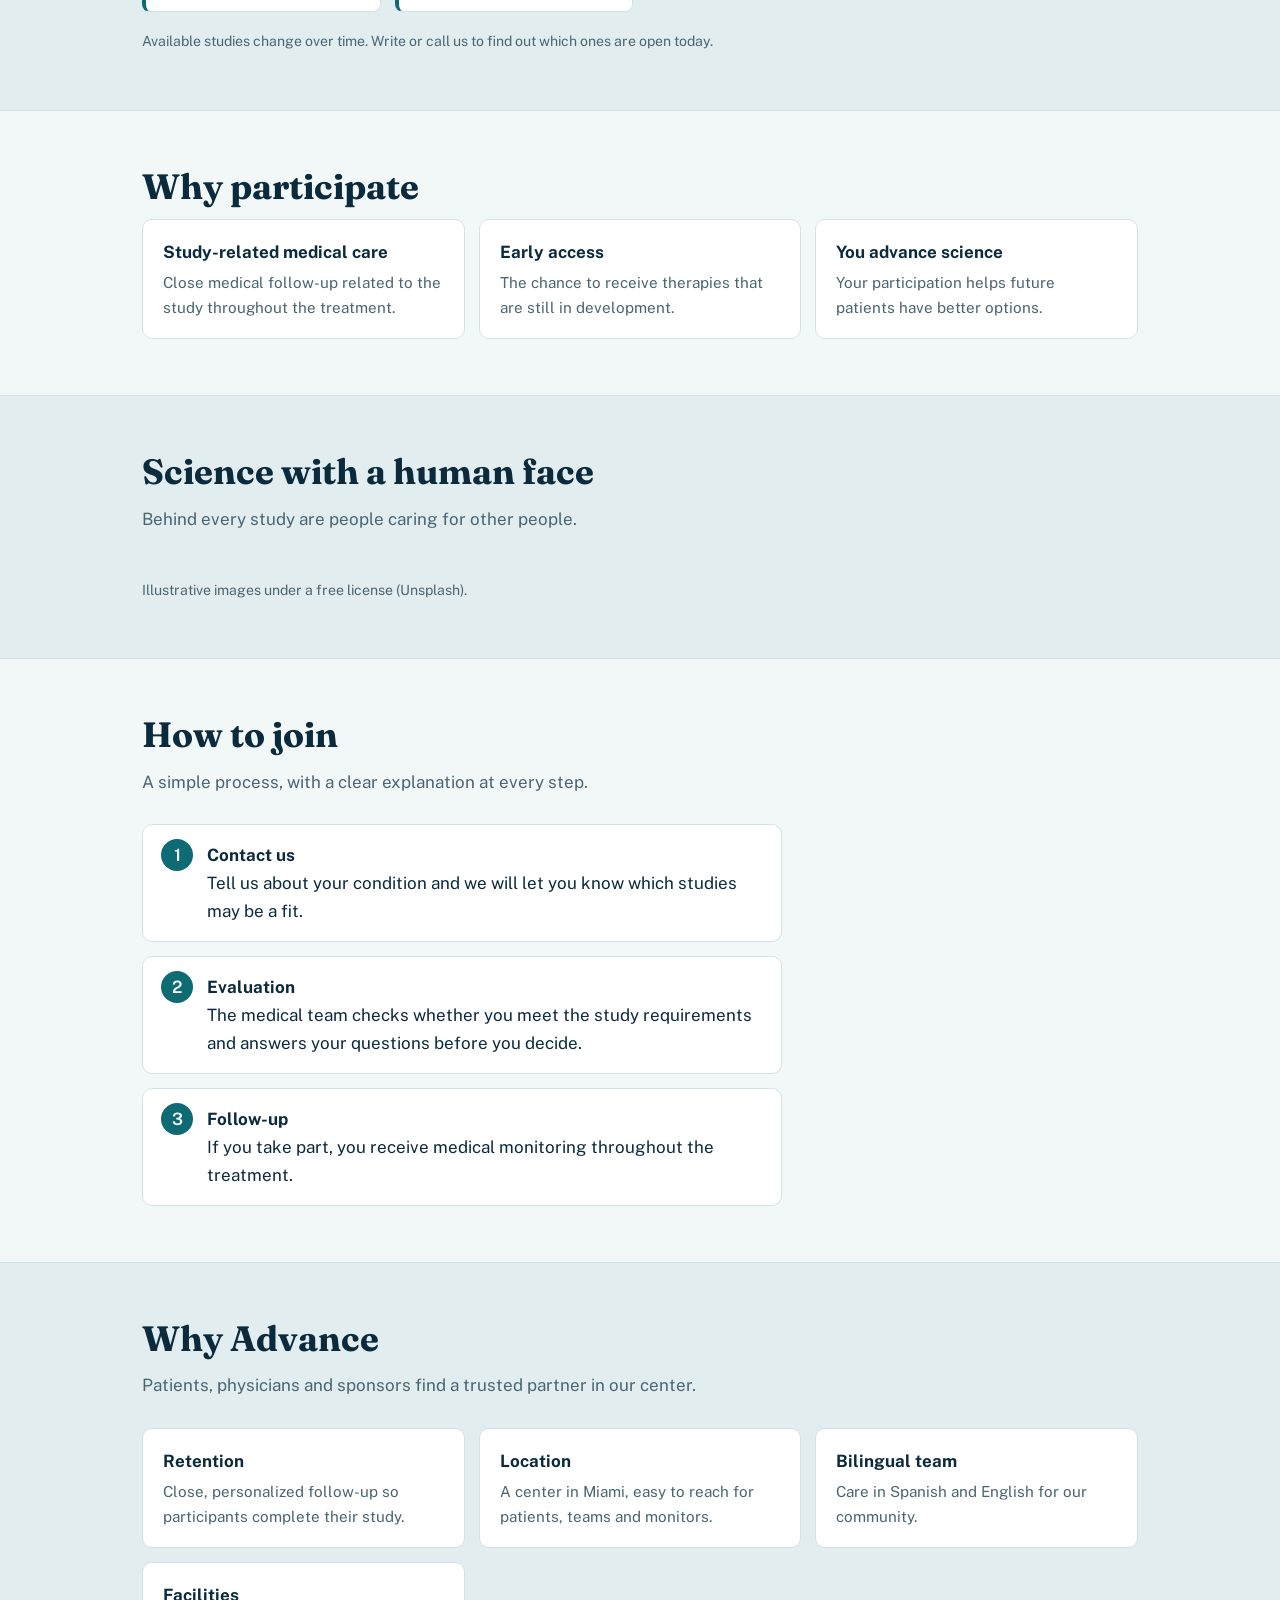
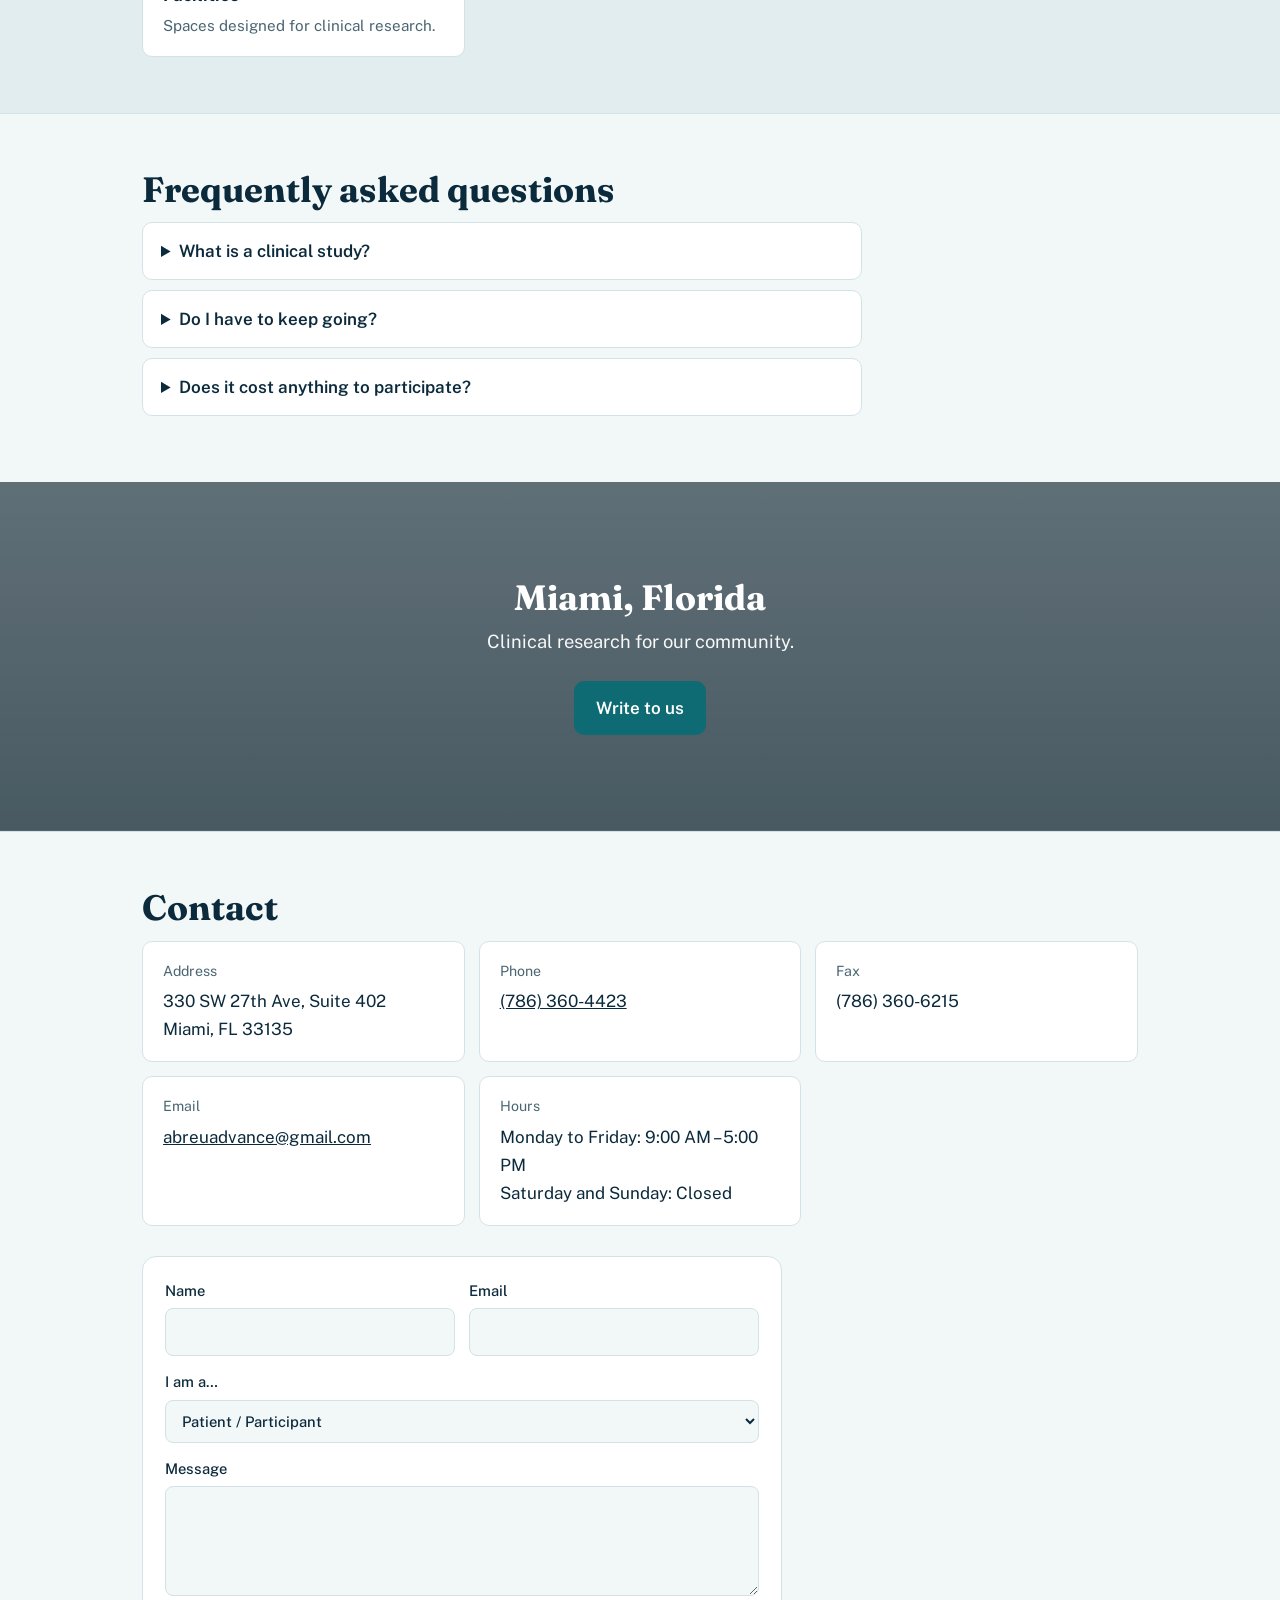
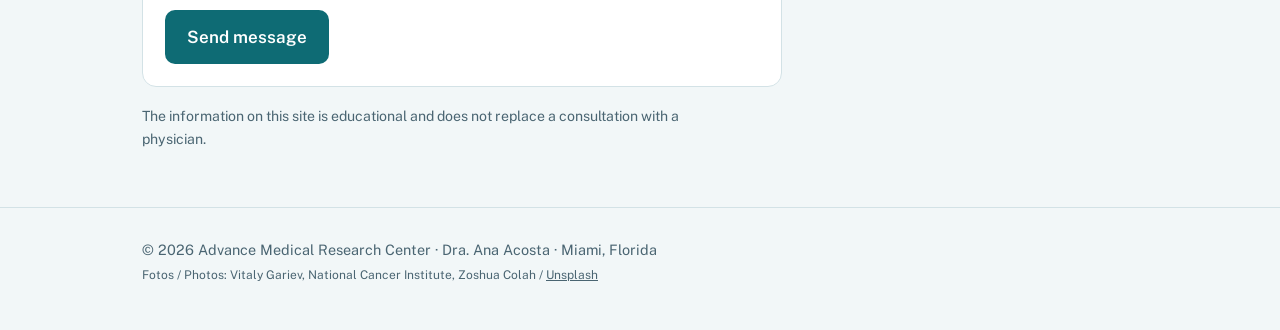
==== commit 099ce6aa: "Add files via upload" ====
--- a/index.html
+++ b/index.html
@@ -115,6 +115,7 @@
 .form textarea{min-height:110px;resize:vertical}
 .form button{border:0;cursor:pointer;justify-self:start;font:inherit;font-weight:600}
 .a11y{position:fixed;left:12px;bottom:12px;z-index:20;display:flex;gap:4px;padding:4px;background:var(--surface);border:1px solid var(--line);border-radius:999px;box-shadow:0 6px 20px rgba(0,0,0,.12)}
+.a11y-t{display:none}
 .a11y button{width:38px;height:38px;border-radius:50%;border:0;background:none;color:var(--ink);font:600 .95rem var(--body);cursor:pointer}
 .a11y button:hover,.a11y button[aria-pressed="true"]{background:var(--accent);color:var(--accent-ink)}
 body.hc{--bg:#fff;--surface:#fff;--ink:#000;--muted:#000;--line:#000;--accent:#003A70}
@@ -153,6 +154,26 @@
   .switch button{padding:7px 10px;font-size:.8rem}
 }
 @media (prefers-reduced-motion:reduce){*{transition:none!important;animation:none!important;scroll-behavior:auto!important}}
+/* ---- Ajustes para teléfono ---- */
+@media (max-width:720px){
+  .hero{padding:44px 22px 36px}
+  .hero h1{font-size:clamp(2rem,9vw,2.6rem)}
+  .help .wrap{justify-content:center;font-size:.8rem}
+  header .wrap{display:flex;flex-wrap:wrap;align-items:center;gap:8px 10px;padding-top:8px;padding-bottom:10px;min-height:0}
+  .tools{display:contents}
+  .brand{order:1;flex:1 1 0;min-width:0;font-size:.95rem;line-height:1.2}
+  .tools > .switch.lang{order:2}
+  .tools > .switch:not(.lang){order:3;flex:1 1 100%;display:flex}
+  .tools > .switch:not(.lang) button{flex:1}
+  .stats{gap:10px}
+  .stats div{padding:12px}
+  .stats b{font-size:1.2rem;white-space:nowrap}
+  .art{margin:0 auto}
+  .art.portrait{max-width:300px}
+  .a11y{left:8px;bottom:8px;transform:scale(.85);transform-origin:left bottom}
+  .a11y-t{display:block}
+  .a11y:not(.open) button:not(.a11y-t){display:none}
+}
 </style>
 </head>
 <body data-mode="centro">
@@ -356,9 +377,9 @@
 
 </main>
 
-<div class="a11y" role="group" aria-label="Accesibilidad / Accessibility"><button type="button" data-a="-" aria-label="A−">A−</button><button type="button" data-a="+" aria-label="A+">A+</button><button type="button" data-a="hc" aria-pressed="false" aria-label="Contraste / Contrast">◐</button></div>
-
-<footer><div class="wrap">© <span id="y"></span> Advance Medical Research Center · Dra. Ana Acosta · Miami, Florida<br><small>Photos: Vitaly Gariev, National Cancer Institute, Zoshua Colah / <a href="https://unsplash.com" rel="noopener">Unsplash</a></small></div></footer>
+<div class="a11y" role="group" aria-label="Accesibilidad / Accessibility"><button type="button" class="a11y-t" aria-label="Accesibilidad / Accessibility" aria-expanded="false">Aa</button><button type="button" data-a="-" aria-label="A−">A−</button><button type="button" data-a="+" aria-label="A+">A+</button><button type="button" data-a="hc" aria-pressed="false" aria-label="Contraste / Contrast">◐</button></div>
+
+<footer><div class="wrap">© <span id="y"></span> Advance Medical Research Center · Dra. Ana Acosta · Miami, Florida<br><small>Fotos / Photos: Vitaly Gariev, National Cancer Institute, Zoshua Colah / <a href="https://unsplash.com" rel="noopener">Unsplash</a></small></div></footer>
 
 <script>
 (function(){
@@ -513,6 +534,8 @@
     var a=b.dataset.a; if(a==='+'&&si<3)si++; if(a==='-'&&si>0)si--; if(a==='hc')hc=!hc; applyA();
   })});
   applyA();
+  var tg=document.querySelector('.a11y-t');
+  tg.addEventListener('click',function(){var o=this.parentNode.classList.toggle('open');this.setAttribute('aria-expanded',String(o))});
 
   var mode='centro', lang=null;
   try{lang=localStorage.getItem('lang')}catch(e){}
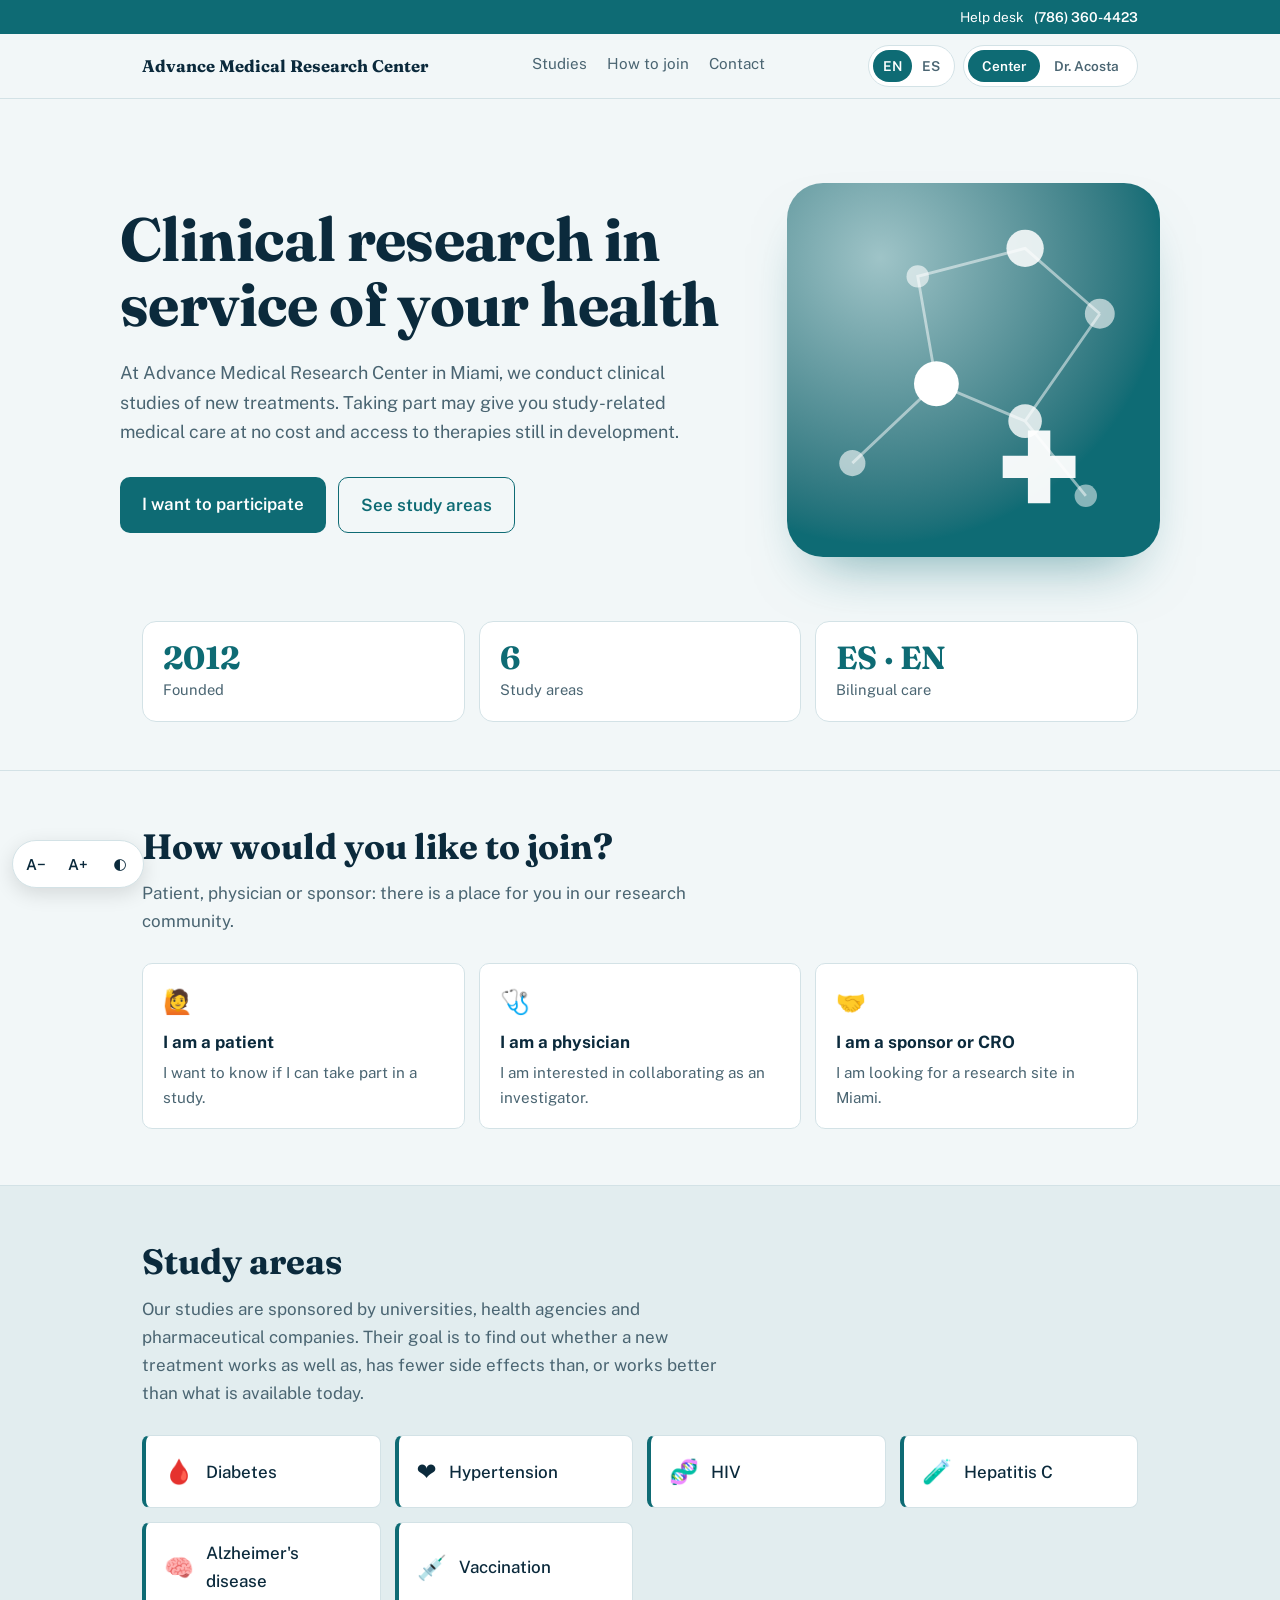
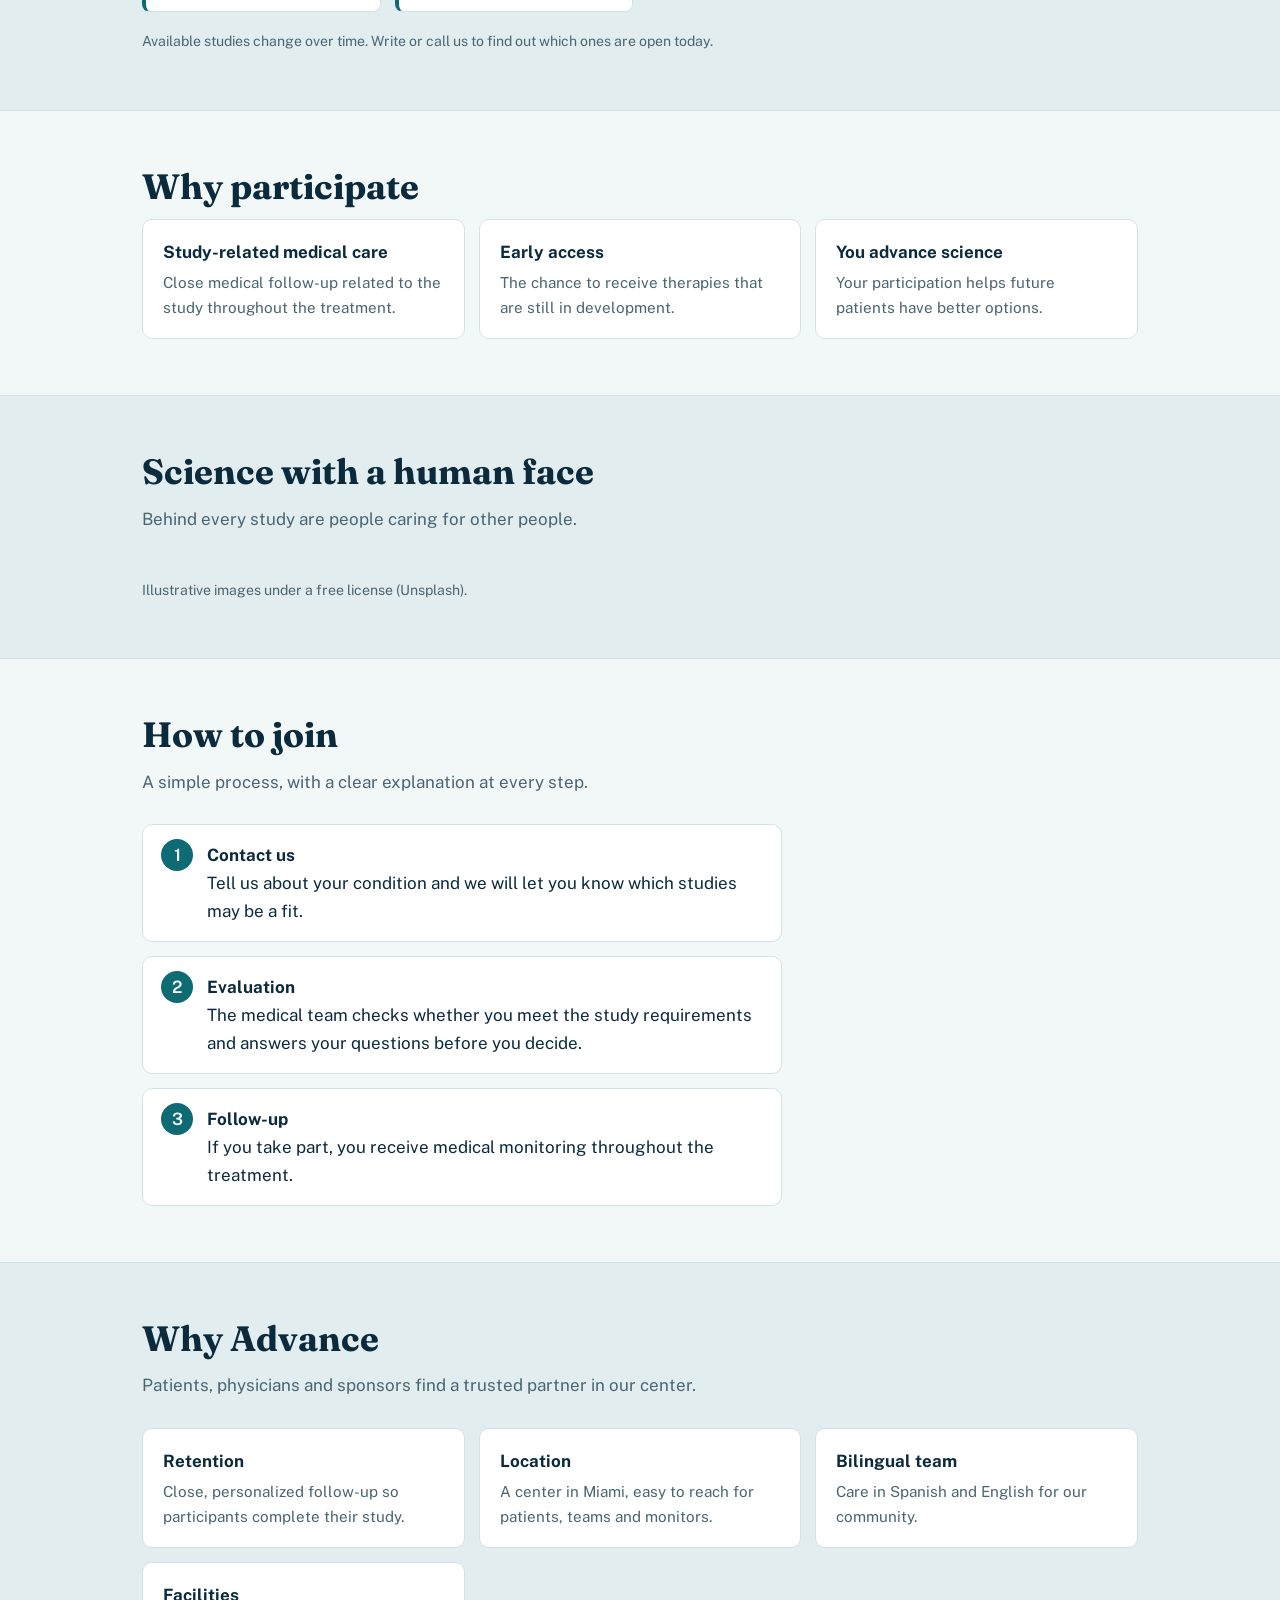
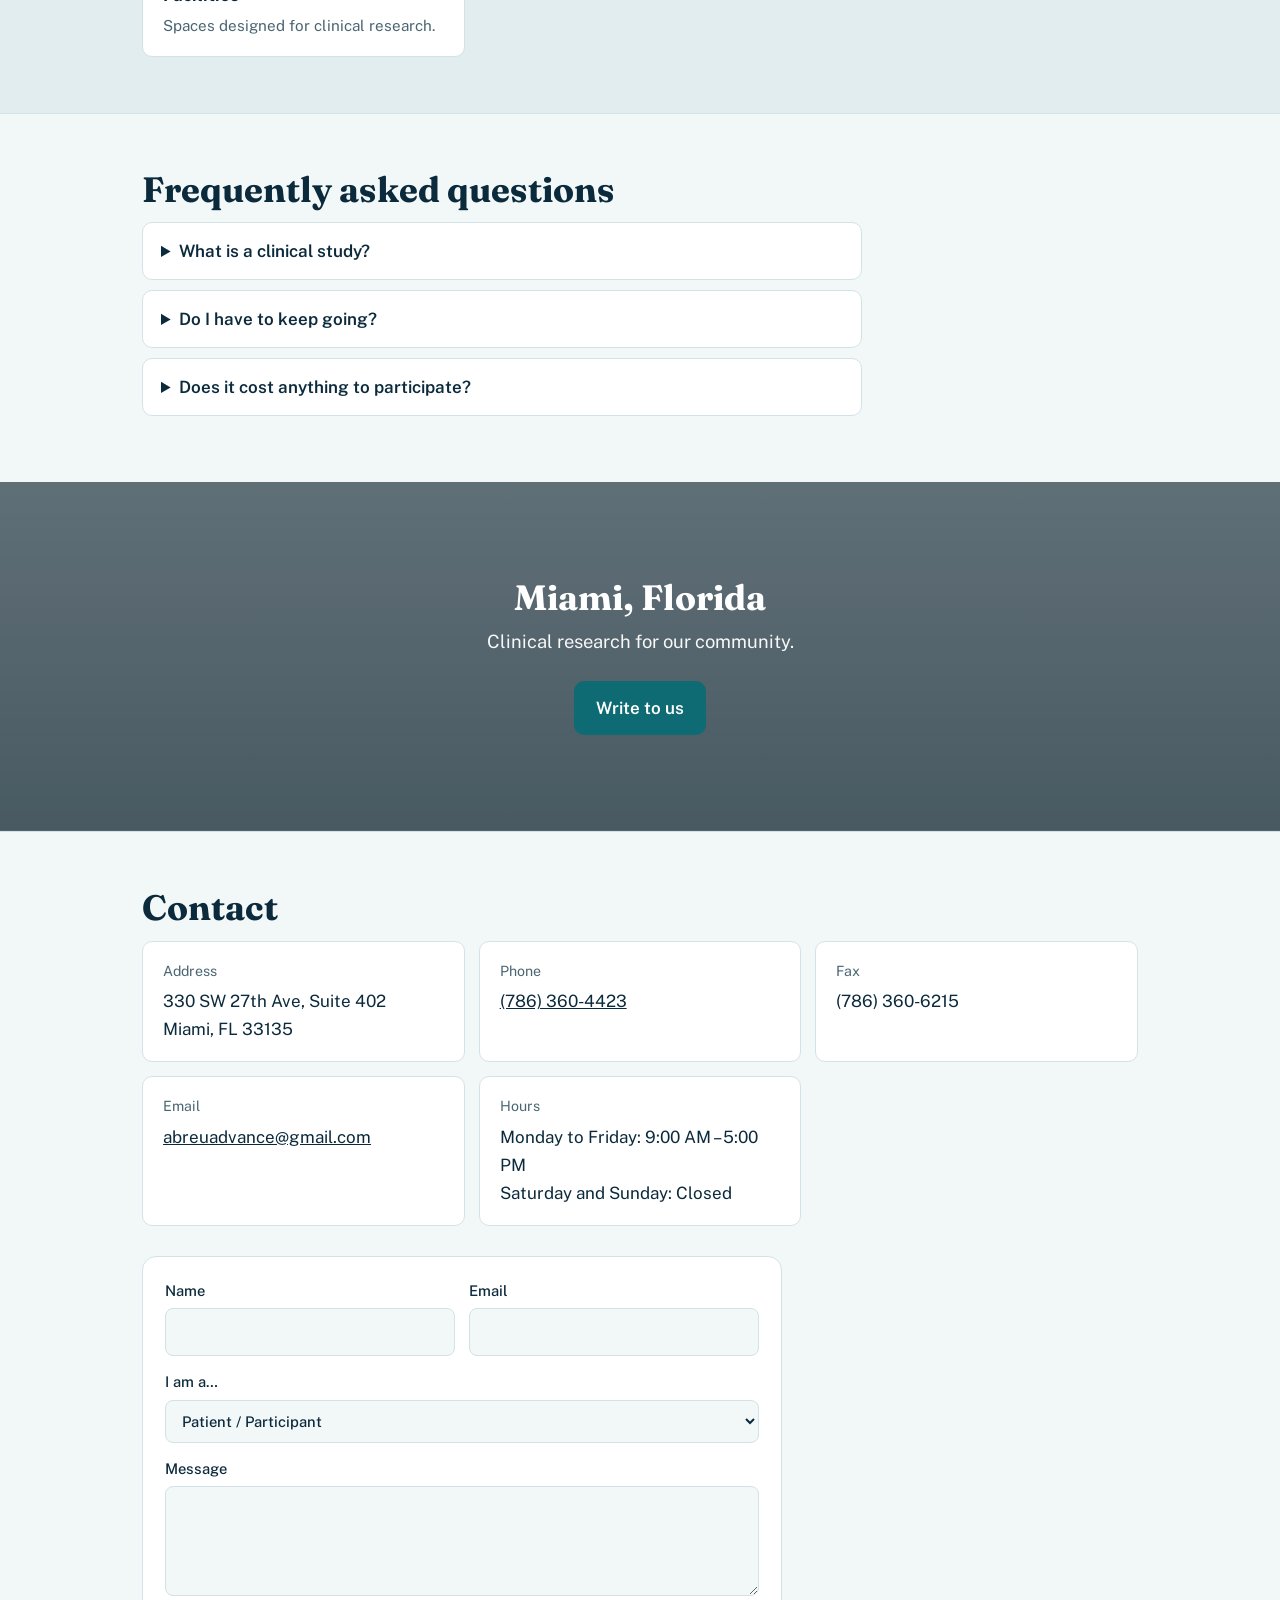
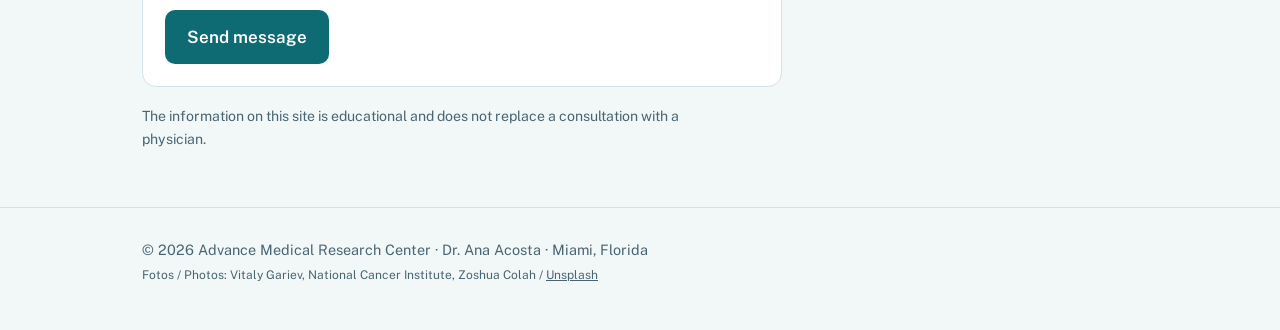
==== commit 5fe2dade: "Fix mode, language, and mobile navigation issues Keep the view in sync with the URL hash, open on th" ====
--- a/index.html
+++ b/index.html
@@ -20,7 +20,7 @@
   --accent:#7A2E5C; --accent-ink:#FFFFFF; --line:#E6D3DF;
 }
 *{box-sizing:border-box;margin:0}
-html{scroll-behavior:smooth}
+html{scroll-behavior:smooth;scroll-padding-top:var(--hdr,100px)}
 body{font:1.0625rem/1.65 var(--body);background:var(--bg);color:var(--ink);transition:background .35s,color .35s}
 a{color:inherit}
 :focus-visible{outline:3px solid var(--accent);outline-offset:3px}
@@ -37,6 +37,8 @@
 .switch button{font:600 .85rem var(--body);border:0;background:none;color:var(--muted);padding:8px 14px;border-radius:999px;cursor:pointer;transition:background .25s,color .25s}
 .switch button[aria-pressed="true"]{background:var(--accent);color:var(--accent-ink)}
 .switch.lang button{padding:8px 10px}
+.menu-t{display:none;font:600 .85rem var(--body);min-height:44px;padding:0 14px;border:1px solid var(--line);border-radius:999px;background:var(--surface);color:var(--ink);cursor:pointer}
+.menu-t[aria-expanded="true"]{background:var(--accent);color:var(--accent-ink);border-color:var(--accent)}
 
 [data-view]{display:none;animation:swap .5s ease both}
 @keyframes swap{from{opacity:0;transform:translateY(14px)}to{opacity:1;transform:none}}
@@ -143,7 +145,6 @@
 @media (max-width:720px){
   .gal{grid-template-columns:repeat(2,1fr)}
   .banner{padding:64px 0}
-  nav{display:none!important}
   .form .row{grid-template-columns:1fr}
   .hero-grid{grid-template-columns:1fr;gap:28px}
   .art{max-width:260px}
@@ -161,9 +162,15 @@
   .help .wrap{justify-content:center;font-size:.8rem}
   header .wrap{display:flex;flex-wrap:wrap;align-items:center;gap:8px 10px;padding-top:8px;padding-bottom:10px;min-height:0}
   .tools{display:contents}
+  nav{display:none!important;order:5;flex:1 1 100%;flex-direction:column;gap:0;padding-top:4px}
+  body[data-mode="centro"].nav-open nav[data-view="centro"],
+  body[data-mode="doctora"].nav-open nav[data-view="doctora"]{display:flex!important}
+  nav a{display:block;padding:11px 2px;font-size:1rem;border-bottom:0}
+  nav a.on{border-color:transparent}
+  .menu-t{display:inline-block;order:3}
   .brand{order:1;flex:1 1 0;min-width:0;font-size:.95rem;line-height:1.2}
   .tools > .switch.lang{order:2}
-  .tools > .switch:not(.lang){order:3;flex:1 1 100%;display:flex}
+  .tools > .switch:not(.lang){order:4;flex:1 1 100%;display:flex}
   .tools > .switch:not(.lang) button{flex:1}
   .stats{gap:10px}
   .stats div{padding:12px}
@@ -190,13 +197,14 @@
       <a href="#sobre" data-i="n_sobre">Sobre mí</a><a href="#trayectoria" data-i="n_tray">Trayectoria</a><a href="#contacto-doctora" data-i="n_cont2">Contacto</a>
     </nav>
     <div class="tools">
+      <button type="button" class="menu-t" id="menu-t" aria-expanded="false" data-i="m_t">Menú</button>
       <div class="switch lang" role="group" aria-label="Idioma / Language">
         <button type="button" data-lang="en" aria-pressed="false">EN</button>
         <button type="button" data-lang="es" aria-pressed="true">ES</button>
       </div>
       <div class="switch" role="group" aria-label="Sitio / Site">
         <button type="button" data-set="centro" aria-pressed="true" data-i="sw_c">Centro</button>
-        <button type="button" data-set="doctora" aria-pressed="false">Dra. Acosta</button>
+        <button type="button" data-set="doctora" aria-pressed="false" data-i="sw_d">Dra. Acosta</button>
       </div>
     </div>
   </div>
@@ -314,9 +322,9 @@
 </div>
 
 <!-- ============ DOCTORA ============ -->
-<div data-view="doctora">
+<div data-view="doctora" id="doctora">
   <div class="wrap hero hero-grid"><div>
-    <h1>Dra. Ana Acosta</h1>
+    <h1 data-i="d_h1">Dra. Ana Acosta</h1>
     <p data-i="d_p">Médica y propietaria de Advance Medical Research Center en Miami. Más de una década dedicada a acercar la investigación clínica a su comunidad.</p>
     <div class="btns">
       <a class="btn" href="#contacto-doctora" data-i="d_b1">Contactar</a>
@@ -379,18 +387,34 @@
 
 <div class="a11y" role="group" aria-label="Accesibilidad / Accessibility"><button type="button" class="a11y-t" aria-label="Accesibilidad / Accessibility" aria-expanded="false">Aa</button><button type="button" data-a="-" aria-label="A−">A−</button><button type="button" data-a="+" aria-label="A+">A+</button><button type="button" data-a="hc" aria-pressed="false" aria-label="Contraste / Contrast">◐</button></div>
 
-<footer><div class="wrap">© <span id="y"></span> Advance Medical Research Center · Dra. Ana Acosta · Miami, Florida<br><small>Fotos / Photos: Vitaly Gariev, National Cancer Institute, Zoshua Colah / <a href="https://unsplash.com" rel="noopener">Unsplash</a></small></div></footer>
+<footer><div class="wrap">© <span id="y"></span> Advance Medical Research Center · <span data-i="ft_d">Dra. Ana Acosta</span> · Miami, Florida<br><small>Fotos / Photos: Vitaly Gariev, National Cancer Institute, Zoshua Colah / <a href="https://unsplash.com" rel="noopener">Unsplash</a></small></div></footer>
 
 <script>
 (function(){
   var body=document.body, html=document.documentElement;
   var modeBtns=document.querySelectorAll('[data-set]'), langBtns=document.querySelectorAll('[data-lang]');
+  var header=document.querySelector('header'), brand=document.getElementById('brand');
+  var menuBtn=document.getElementById('menu-t'), portrait=document.querySelector('.art.portrait svg');
+  var metaDesc=document.querySelector('meta[name="description"]');
   var titles={centro:'Advance Medical Research Center',doctora:'Dra. Ana Acosta'};
+  var titlesEN={centro:'Advance Medical Research Center',doctora:'Dr. Ana Acosta'};
+  var descs={
+    es:'Advance Medical Research Center · Miami, FL. Estudios de investigación clínica. Dra. Ana Acosta.',
+    en:'Advance Medical Research Center · Miami, FL. Clinical research studies. Dr. Ana Acosta.'
+  };
+  var a11yLabels={
+    es:{'-':'A−: reducir texto','+':'A+: aumentar texto',hc:'Alto contraste'},
+    en:{'-':'A−: decrease text size','+':'A+: increase text size',hc:'High contrast'}
+  };
   var nodes=document.querySelectorAll('[data-i]'), ES={};
   nodes.forEach(function(n){ES[n.dataset.i]=n.innerHTML});
 
   var EN={
     sw_c:'Center',
+    sw_d:'Dr. Acosta',
+    d_h1:'Dr. Ana Acosta',
+    ft_d:'Dr. Ana Acosta',
+    m_t:'Menu',
     n_inv:'Research',
     s_f0:'Role',
     s_f0v:'Owner and president of Advance Medical Research Center',
@@ -494,6 +518,9 @@
     var d=l==='en'?EN:ES;
     nodes.forEach(function(n){var k=n.dataset.i; if(d[k]!==undefined) n.innerHTML=d[k]});
     html.lang=l;
+    metaDesc.content=descs[l];
+    portrait.setAttribute('aria-label',(l==='en'?titlesEN:titles).doctora);
+    document.querySelectorAll('[data-a]').forEach(function(b){b.setAttribute('aria-label',a11yLabels[l][b.dataset.a])});
     langBtns.forEach(function(b){b.setAttribute('aria-pressed',String(b.dataset.lang===l))});
     try{localStorage.setItem('lang',l)}catch(e){}
     updateTitle();
@@ -501,16 +528,50 @@
   function curMode(){return body.getAttribute('data-mode')}
   function updateTitle(){
     var m=curMode(), en=html.lang==='en';
-    document.getElementById('brand').textContent=titles[m];
-    document.title=titles[m]+(m==='centro'?' · Miami':(en?' · Physician':' · Médica'));
+    var name=(en?titlesEN:titles)[m];
+    brand.textContent=name;
+    document.title=name+(m==='centro'?' · Miami':(en?' · Physician':' · Médica'));
+  }
+  function measureHeader(){html.style.setProperty('--hdr',header.offsetHeight+'px')}
+  function closeMenu(){
+    body.classList.remove('nav-open');
+    menuBtn.setAttribute('aria-expanded','false');
+    measureHeader();
+  }
+  /* El hash decide la vista si apunta a algo dentro de una vista; #top y similares no deciden. */
+  function modeFromHash(){
+    var el=location.hash?document.getElementById(location.hash.slice(1)):null;
+    var v=el&&el.closest('[data-view]');
+    return v?v.dataset.view:null;
   }
   function setMode(m,push){
     body.setAttribute('data-mode',m);
     modeBtns.forEach(function(b){b.setAttribute('aria-pressed',String(b.dataset.set===m))});
-    try{localStorage.setItem('modo',m)}catch(e){}
+    brand.setAttribute('href',m==='doctora'?'#doctora':'#top');
+    closeMenu();
     updateTitle();
-    if(push){history.replaceState(null,'',m==='doctora'?'#doctora':location.pathname);window.scrollTo(0,0)}
-  }
+    if(push){history.replaceState(null,'',m==='doctora'?'#doctora':location.pathname);window.scrollTo({top:0,behavior:'instant'})}
+  }
+  window.addEventListener('hashchange',function(){
+    var m=modeFromHash();
+    if(!m&&location.hash)return;
+    m=m||'centro';
+    if(m===curMode())return;
+    setMode(m,false);
+    var el=document.getElementById(location.hash.slice(1));
+    if(el)el.scrollIntoView({behavior:'instant'}); else window.scrollTo({top:0,behavior:'instant'});
+  });
+  menuBtn.addEventListener('click',function(){
+    var o=body.classList.toggle('nav-open');
+    menuBtn.setAttribute('aria-expanded',String(o));
+    measureHeader();
+  });
+  document.querySelectorAll('nav a').forEach(function(a){a.addEventListener('click',closeMenu)});
+  document.addEventListener('keydown',function(e){
+    if(e.key==='Escape'&&body.classList.contains('nav-open')){closeMenu();menuBtn.focus()}
+  });
+  if('ResizeObserver' in window)new ResizeObserver(measureHeader).observe(header);
+  else window.addEventListener('resize',measureHeader);
   modeBtns.forEach(function(b){b.addEventListener('click',function(){setMode(b.dataset.set,true)})});
   langBtns.forEach(function(b){b.addEventListener('click',function(){setLang(b.dataset.lang)})});
 
@@ -537,12 +598,10 @@
   var tg=document.querySelector('.a11y-t');
   tg.addEventListener('click',function(){var o=this.parentNode.classList.toggle('open');this.setAttribute('aria-expanded',String(o))});
 
-  var mode='centro', lang=null;
-  try{lang=localStorage.getItem('lang')}catch(e){}
+  var lang=null;
+  try{lang=localStorage.getItem('lang');localStorage.removeItem('modo')}catch(e){}
   if(!lang) lang=(navigator.language||'es').slice(0,2)==='en'?'en':'es';
-  if(location.hash==='#doctora') mode='doctora';
-  else if(location.hash===''){try{mode=localStorage.getItem('modo')||'centro'}catch(e){}}
-  setMode(mode==='doctora'?'doctora':'centro',false);
+  setMode(modeFromHash()||'centro',false);
   setLang(lang==='en'?'en':'es');
   document.getElementById('y').textContent=new Date().getFullYear();
 
@@ -555,7 +614,8 @@
     document.querySelectorAll('nav[data-view]').forEach(function(nav){
       if(getComputedStyle(nav).display==='none')return;
       var cur=null, links=nav.querySelectorAll('a[href^="#"]');
-      links.forEach(function(a){var sec=document.querySelector(a.getAttribute('href'));if(sec&&sec.getBoundingClientRect().top<=140)cur=a});
+      var line=header.offsetHeight+40;
+      links.forEach(function(a){var sec=document.querySelector(a.getAttribute('href'));if(sec&&sec.getBoundingClientRect().top<=line)cur=a});
       links.forEach(function(a){a.classList.toggle('on',a===cur)});
     });
     tick=false;
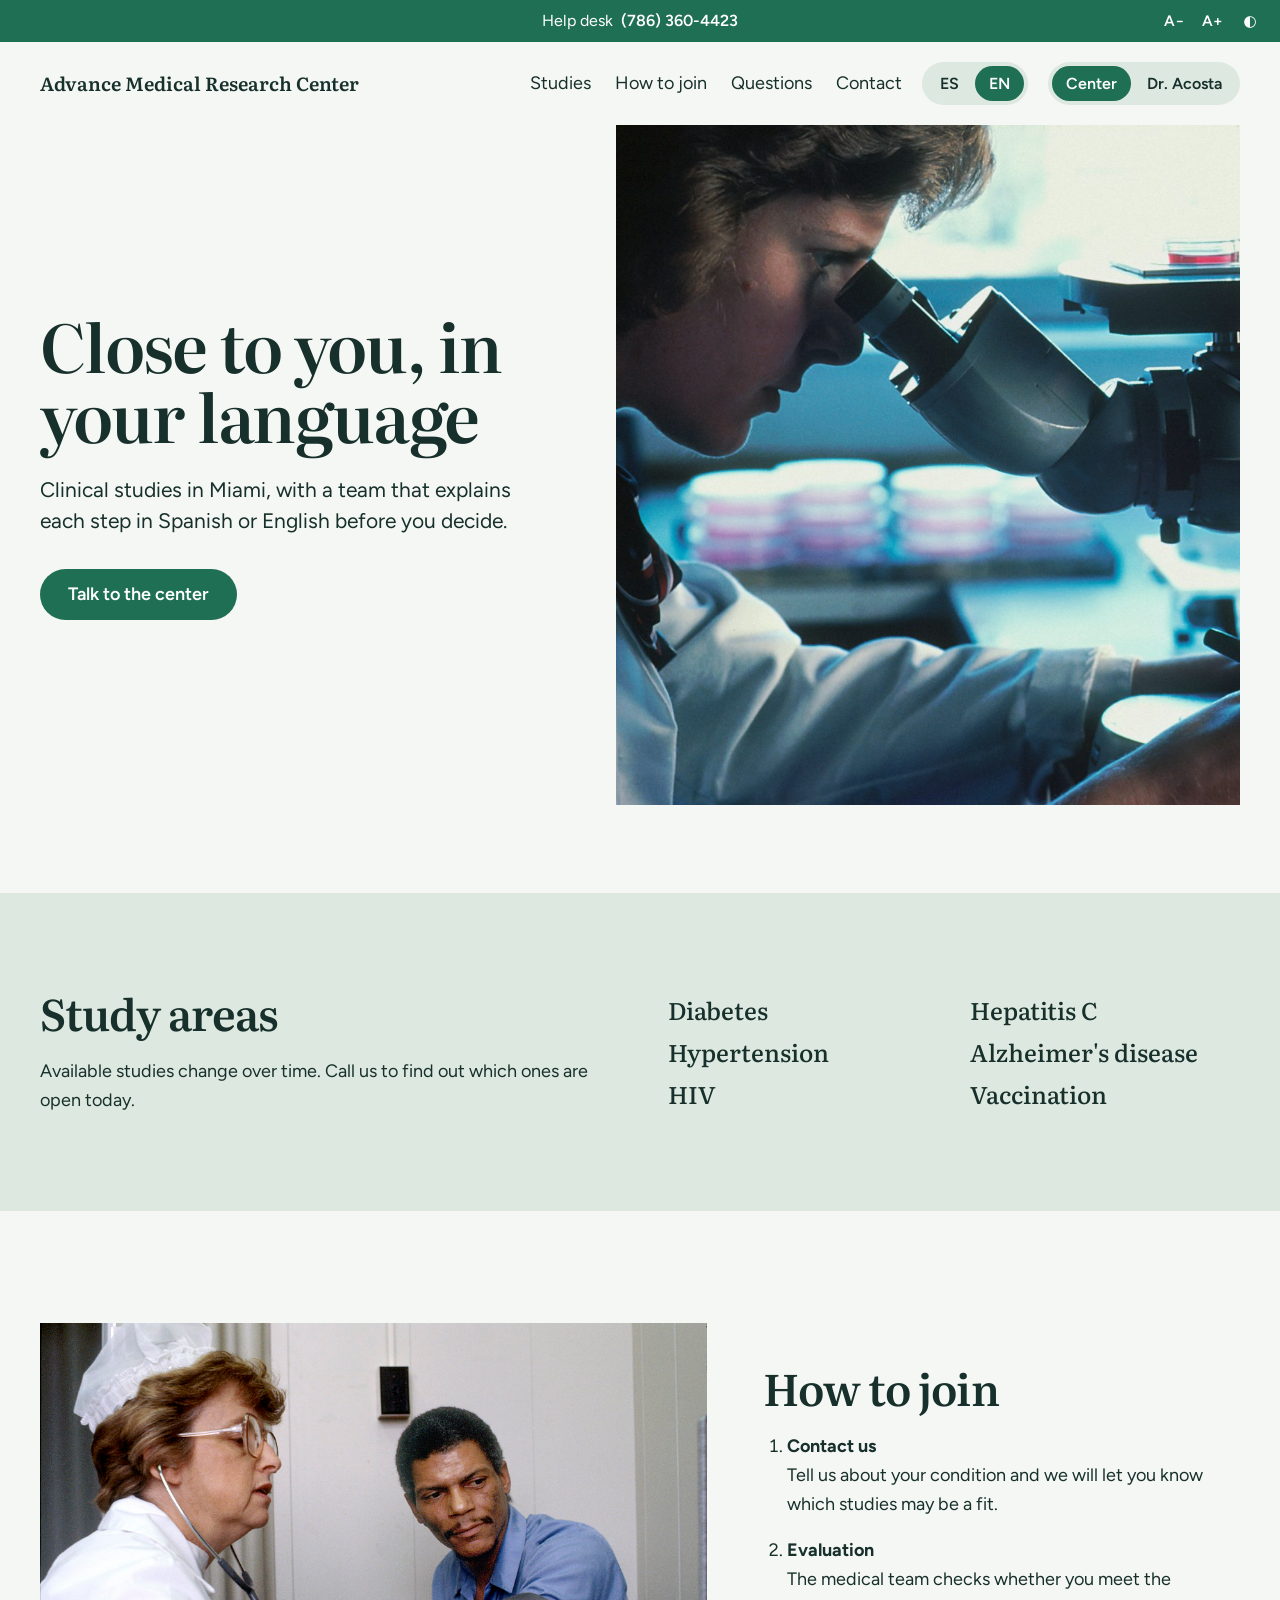
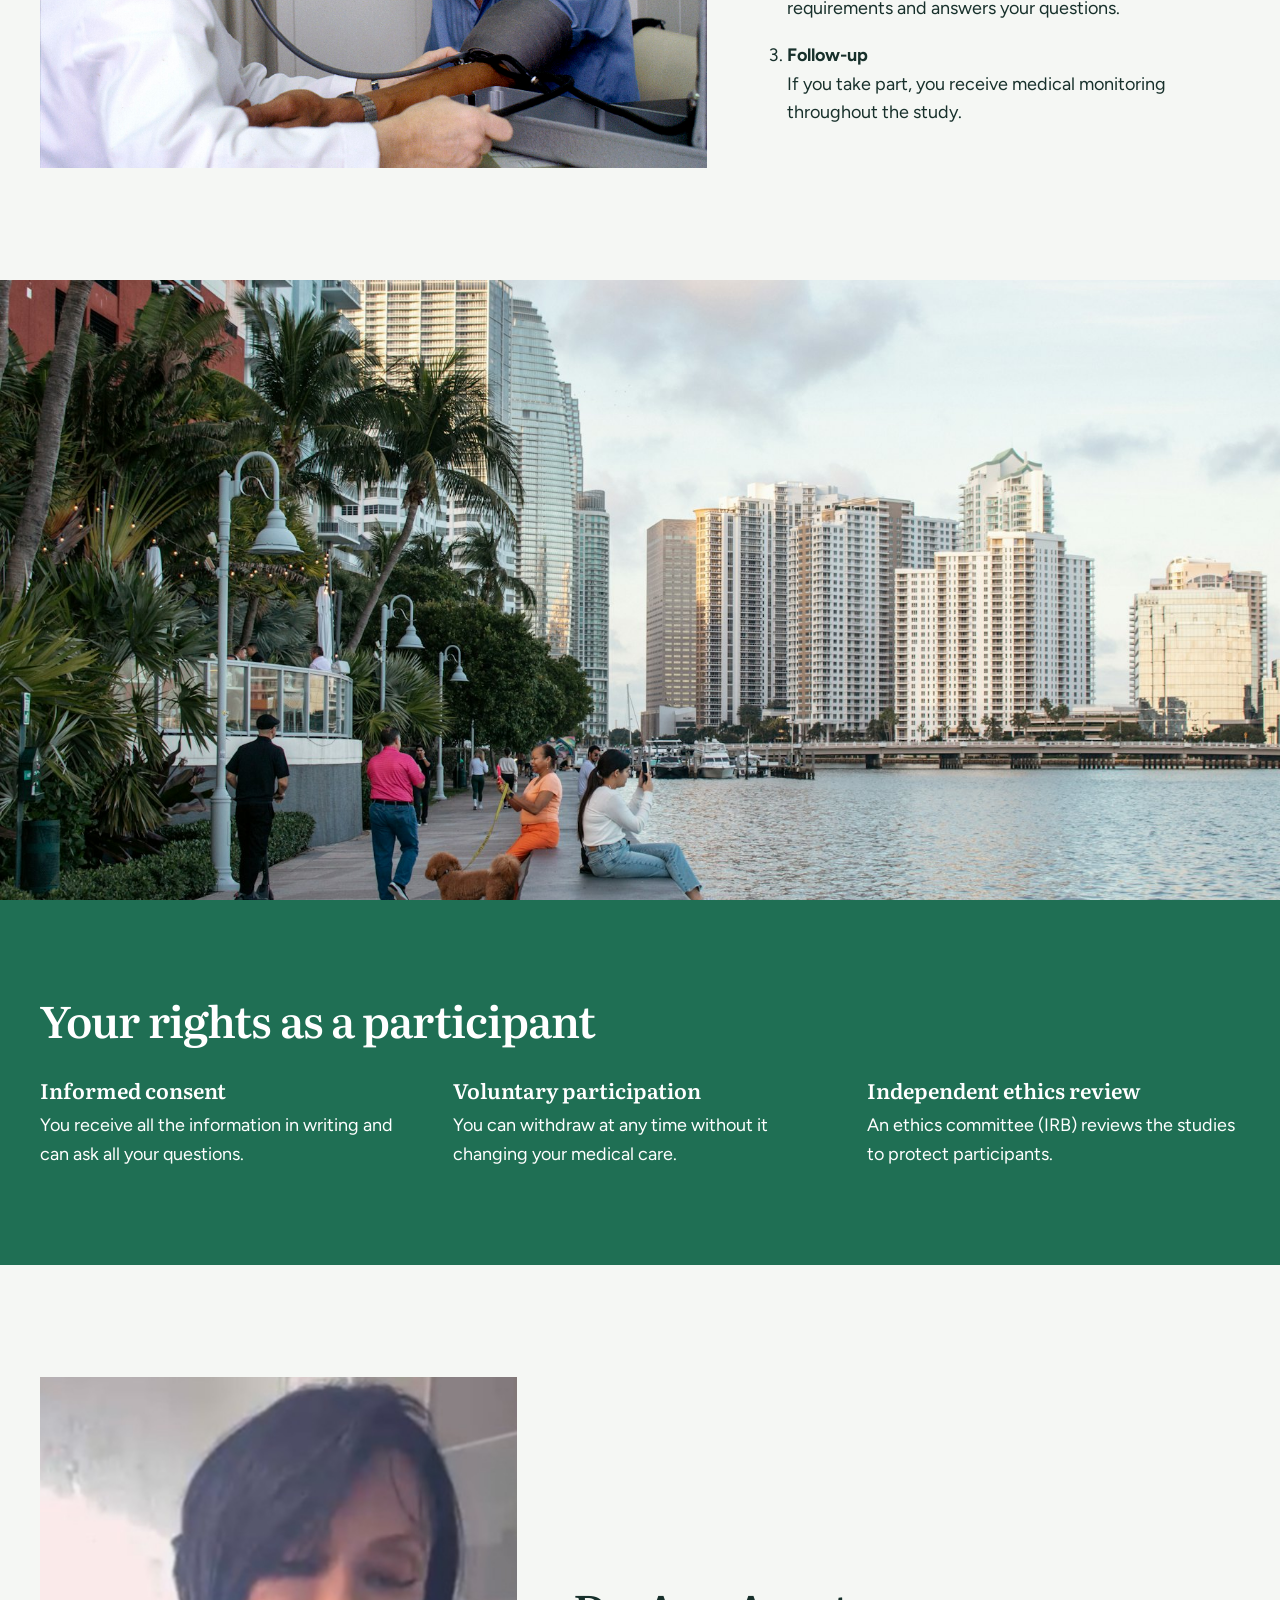
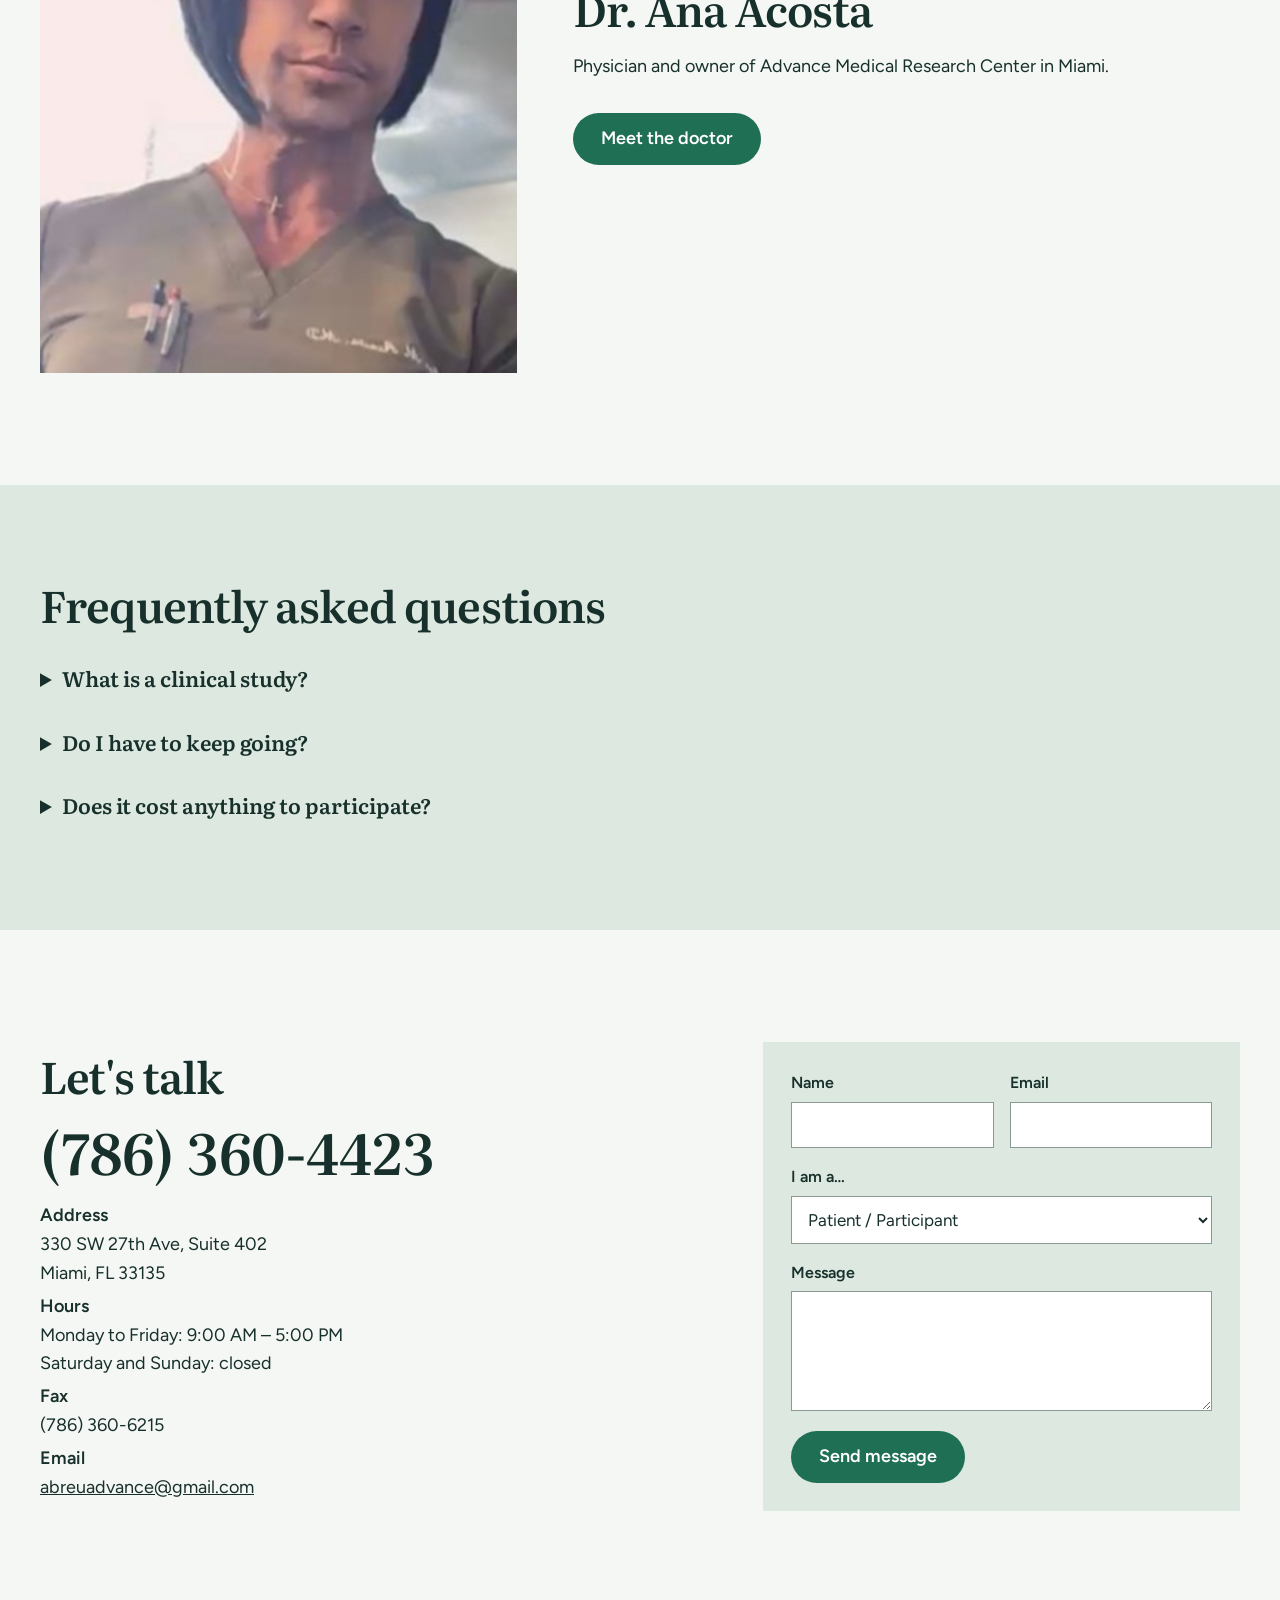
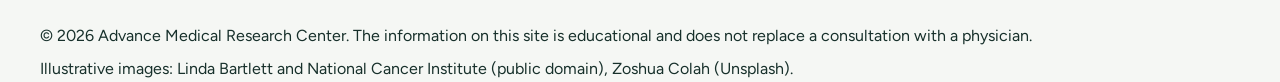
==== commit 14480955: "Rebuild site with design B and a separate doctor page Move the doctor to /dra-ana-acosta/, share sty" ====
--- a/index.html
+++ b/index.html
@@ -3,664 +3,108 @@
 <head>
 <meta charset="utf-8">
 <meta name="viewport" content="width=device-width, initial-scale=1">
-<title>Advance Medical Research Center · Dra. Ana Acosta</title>
-<meta name="description" content="Advance Medical Research Center · Miami, FL. Clinical research studies / Estudios de investigación clínica. Dra. Ana Acosta.">
+<title>Advance Medical Research Center · Estudios clínicos en Miami</title>
+<meta name="description" content="Estudios clínicos en Miami, con atención en español e inglés. Advance Medical Research Center, dirigido por la Dra. Ana Acosta.">
+<link rel="canonical" href="https://amresearchcenter.com/">
+<script>
+/* Los enlaces antiguos a la vista de la doctora llevan a su página. */
+if (['#doctora', '#sobre', '#valores', '#trayectoria', '#contacto-doctora'].indexOf(location.hash) > -1) {
+  location.replace('/dra-ana-acosta/' + (location.hash === '#doctora' ? '' : location.hash));
+}
+</script>
 <link rel="preconnect" href="https://fonts.googleapis.com">
 <link rel="preconnect" href="https://fonts.gstatic.com" crossorigin>
-<link href="https://fonts.googleapis.com/css2?family=Fraunces:opsz,wght@9..144,500;9..144,700&family=Public+Sans:wght@400;500;600&display=swap" rel="stylesheet">
-<script>if(!matchMedia("(prefers-reduced-motion: reduce)").matches)document.documentElement.className="js"</script>
-<style>
-:root{
-  --bg:#F2F7F8; --surface:#FFFFFF; --ink:#0B2A3C; --muted:#4A6572;
-  --accent:#0E6B74; --accent-ink:#FFFFFF; --line:#D3E2E6;
-  --head:'Fraunces',Georgia,serif; --body:'Public Sans',system-ui,-apple-system,'Segoe UI',sans-serif;
-}
-body[data-mode="doctora"]{
-  --bg:#F7F1F5; --surface:#FFFFFF; --ink:#2B1626; --muted:#6B5063;
-  --accent:#7A2E5C; --accent-ink:#FFFFFF; --line:#E6D3DF;
-}
-*{box-sizing:border-box;margin:0}
-html{scroll-behavior:smooth;scroll-padding-top:var(--hdr,100px)}
-body{font:1.0625rem/1.65 var(--body);background:var(--bg);color:var(--ink);transition:background .35s,color .35s}
-a{color:inherit}
-:focus-visible{outline:3px solid var(--accent);outline-offset:3px}
-.wrap{max-width:1040px;margin:0 auto;padding:0 22px}
-
-header{position:sticky;top:0;z-index:10;background:color-mix(in srgb,var(--bg) 92%,transparent);backdrop-filter:blur(8px);border-bottom:1px solid var(--line)}
-header .wrap{display:flex;align-items:center;justify-content:space-between;gap:14px;min-height:64px}
-.brand{font:700 1.05rem var(--head);text-decoration:none}
-nav{display:flex;gap:20px;font-size:.95rem}
-nav a{text-decoration:none;color:var(--muted)}
-nav a:hover{color:var(--accent)}
-.tools{display:flex;align-items:center;gap:8px;flex-shrink:0}
-.switch{display:inline-flex;padding:4px;border:1px solid var(--line);border-radius:999px;background:var(--surface)}
-.switch button{font:600 .85rem var(--body);border:0;background:none;color:var(--muted);padding:8px 14px;border-radius:999px;cursor:pointer;transition:background .25s,color .25s}
-.switch button[aria-pressed="true"]{background:var(--accent);color:var(--accent-ink)}
-.switch.lang button{padding:8px 10px}
-.menu-t{display:none;font:600 .85rem var(--body);min-height:44px;padding:0 14px;border:1px solid var(--line);border-radius:999px;background:var(--surface);color:var(--ink);cursor:pointer}
-.menu-t[aria-expanded="true"]{background:var(--accent);color:var(--accent-ink);border-color:var(--accent)}
-
-[data-view]{display:none;animation:swap .5s ease both}
-@keyframes swap{from{opacity:0;transform:translateY(14px)}to{opacity:1;transform:none}}
-body[data-mode="centro"] [data-view="centro"],
-body[data-mode="doctora"] [data-view="doctora"]{display:block}
-body[data-mode="centro"] nav[data-view="centro"],
-body[data-mode="doctora"] nav[data-view="doctora"]{display:flex}
-
-.hero{padding:84px 0 64px}
-.hero h1{font:700 clamp(2.2rem,5.5vw,3.8rem)/1.08 var(--head);max-width:16ch;letter-spacing:-.01em}
-.hero p{margin-top:20px;max-width:54ch;color:var(--muted);font-size:1.12rem}
-.btns{display:flex;flex-wrap:wrap;gap:12px;margin-top:30px}
-.btn{display:inline-block;padding:13px 22px;border-radius:10px;font-weight:600;text-decoration:none;background:var(--accent);color:var(--accent-ink)}
-.btn.alt{background:none;color:var(--accent);border:1.5px solid var(--accent)}
-section{padding:56px 0;border-top:1px solid var(--line)}
-h2{font:700 clamp(1.6rem,3.2vw,2.2rem)/1.15 var(--head);margin-bottom:12px}
-.lead{color:var(--muted);max-width:60ch;margin-bottom:28px}
-.areas{display:grid;grid-template-columns:repeat(auto-fit,minmax(200px,1fr));gap:14px;list-style:none;padding:0}
-.areas li{background:var(--surface);border:1px solid var(--line);border-left:4px solid var(--accent);padding:16px 18px;border-radius:8px;font-weight:500}
-.steps{display:grid;gap:14px;counter-reset:s;padding:0;list-style:none;max-width:640px}
-.steps li{counter-increment:s;background:var(--surface);border:1px solid var(--line);border-radius:10px;padding:16px 20px 16px 64px;position:relative}
-.steps li::before{content:counter(s);position:absolute;left:18px;top:14px;width:32px;height:32px;border-radius:50%;background:var(--accent);color:var(--accent-ink);display:grid;place-items:center;font-weight:600}
-.steps b{display:block}
-.facts{display:grid;grid-template-columns:repeat(auto-fit,minmax(240px,1fr));gap:14px}
-.fact{background:var(--surface);border:1px solid var(--line);border-radius:10px;padding:18px 20px}
-.fact small{display:block;color:var(--muted);margin-bottom:4px}
-.note{font-size:.88rem;color:var(--muted);margin-top:18px;max-width:64ch}
-footer{border-top:1px solid var(--line);padding:30px 0 44px;color:var(--muted);font-size:.9rem}
-.prog{position:fixed;top:0;left:0;height:3px;width:100%;background:var(--accent);transform-origin:0 50%;transform:scaleX(0);z-index:40;pointer-events:none}
-.js .rv{opacity:0;transform:translateY(26px);transition:opacity .7s cubic-bezier(.2,.7,.2,1),transform .7s cubic-bezier(.2,.7,.2,1);transition-delay:var(--d,0s)}
-.js .rv.in{opacity:1;transform:none}
-.art{transform:perspective(900px) rotateX(var(--rx,0deg)) rotateY(var(--ry,0deg));transition:transform .2s ease-out}
-.art circle{transform-box:fill-box;transform-origin:center;animation:pulse 3.6s ease-in-out infinite}
-.art circle:nth-child(2n){animation-delay:-1.2s}
-.art circle:nth-child(3n){animation-delay:-2.3s}
-@keyframes pulse{50%{transform:scale(1.28)}}
-.ic{display:inline-block;transition:transform .3s}
-.areas li{transition:transform .25s,box-shadow .25s,border-color .25s}
-.areas li:hover{transform:translateY(-3px);box-shadow:0 12px 24px -16px var(--accent)}
-.areas li:hover .ic{transform:scale(1.3) rotate(-8deg)}
-.fact{transition:transform .25s,box-shadow .25s,border-color .25s}
-.fact:hover{transform:translateY(-4px);box-shadow:0 14px 28px -18px var(--accent);border-color:var(--accent)}
-.btn{transition:transform .2s,box-shadow .2s}
-.btn:hover{transform:translateY(-2px);box-shadow:0 12px 22px -12px var(--accent)}
-nav a{padding-bottom:2px;border-bottom:2px solid transparent}
-nav a.on{color:var(--accent);font-weight:600;border-color:var(--accent)}
-.hero-grid{display:grid;grid-template-columns:1.25fr .75fr;gap:44px;align-items:center}
-.art{aspect-ratio:1;border-radius:36px;background:radial-gradient(circle at 25% 20%,color-mix(in srgb,var(--accent) 40%,#fff),var(--accent) 70%);overflow:hidden;display:grid;place-items:center;box-shadow:0 30px 60px -30px color-mix(in srgb,var(--accent) 60%,transparent)}
-.art svg{width:100%;height:100%}
-.art img{width:100%;height:100%;object-fit:cover}
-.ini{font:700 clamp(4rem,12vw,7rem) var(--head);color:#fff;letter-spacing:.02em}
-.float{animation:fl 7s ease-in-out infinite}
-@keyframes fl{50%{transform:translateY(-10px)}}
-.stats{display:grid;grid-template-columns:repeat(3,1fr);gap:14px;padding-bottom:48px}
-.stats div{background:var(--surface);border:1px solid var(--line);border-radius:14px;padding:18px 20px}
-.stats b{display:block;font:700 2rem/1.1 var(--head);color:var(--accent)}
-.stats span{color:var(--muted);font-size:.92rem}
-.tint{background:color-mix(in srgb,var(--accent) 7%,var(--bg))}
-.areas li{display:flex;align-items:center;gap:12px}
-.ic{font-size:1.5rem}
-details{background:var(--surface);border:1px solid var(--line);border-radius:10px;padding:14px 18px;max-width:720px;margin-bottom:10px}
-summary{cursor:pointer;font-weight:600}
-details p{margin-top:8px;color:var(--muted)}
-.fact b{display:block;margin-bottom:4px}
-.fact p{color:var(--muted);font-size:.95rem}
-.help{background:var(--accent);color:var(--accent-ink);font-size:.85rem}
-.help .wrap{min-height:34px;justify-content:flex-end;gap:10px;padding-top:0;padding-bottom:0}
-.help a{font-weight:600;text-decoration:none}
-.role{text-decoration:none;color:inherit;display:block;transition:transform .2s,border-color .2s}
-.role:hover{transform:translateY(-3px);border-color:var(--accent)}
-.role .ic{display:block;margin-bottom:6px}
-.form{margin-top:30px;max-width:640px;display:grid;gap:14px;background:var(--surface);border:1px solid var(--line);border-radius:14px;padding:22px}
-.form .row{display:grid;grid-template-columns:1fr 1fr;gap:14px}
-.form label{display:grid;gap:5px;font-weight:500;font-size:.92rem}
-.form input,.form select,.form textarea{font:inherit;color:var(--ink);background:var(--bg);border:1px solid var(--line);border-radius:8px;padding:11px 12px;width:100%}
-.form textarea{min-height:110px;resize:vertical}
-.form button{border:0;cursor:pointer;justify-self:start;font:inherit;font-weight:600}
-.a11y{position:fixed;left:12px;bottom:12px;z-index:20;display:flex;gap:4px;padding:4px;background:var(--surface);border:1px solid var(--line);border-radius:999px;box-shadow:0 6px 20px rgba(0,0,0,.12)}
-.a11y-t{display:none}
-.a11y button{width:38px;height:38px;border-radius:50%;border:0;background:none;color:var(--ink);font:600 .95rem var(--body);cursor:pointer}
-.a11y button:hover,.a11y button[aria-pressed="true"]{background:var(--accent);color:var(--accent-ink)}
-body.hc{--bg:#fff;--surface:#fff;--ink:#000;--muted:#000;--line:#000;--accent:#003A70}
-body.hc[data-mode="doctora"]{--accent:#5A0F3F}
-.gal{display:grid;grid-template-columns:repeat(4,1fr);gap:14px}
-.gal figure{position:relative;margin:0;aspect-ratio:4/5;border-radius:16px;overflow:hidden;background:color-mix(in srgb,var(--accent) 18%,var(--bg))}
-.gal img{width:100%;height:100%;object-fit:cover;display:block;transition:transform .6s cubic-bezier(.2,.7,.2,1)}
-.gal figure:hover img{transform:scale(1.07)}
-.gal figcaption{position:absolute;inset:auto 0 0 0;padding:34px 14px 12px;color:#fff;font-weight:600;font-size:.95rem;background:linear-gradient(transparent,rgba(0,0,0,.65))}
-.banner{background-size:cover;background-position:center;color:#fff;text-align:center;padding:96px 0;border-top:0}
-.banner h2{color:#fff;margin-bottom:8px}
-.banner p{margin-bottom:24px;font-size:1.15rem;opacity:.95}
-.art.portrait{aspect-ratio:1/1;background:none;box-shadow:none;border-radius:0;overflow:visible;display:block}
-.art.portrait svg{overflow:visible}
-.art.portrait circle{animation:none}
-.portrait .dots circle{fill:var(--surface);stroke:var(--line);stroke-width:1.5}
-.portrait .orb{fill:var(--accent)}
-.portrait .warm{fill:#E8734A}
-.portrait .beat{fill:none;stroke:#E8734A;stroke-width:4;stroke-linecap:round;stroke-linejoin:round}
-.portrait .ring{fill:#fff;filter:drop-shadow(0 10px 18px rgba(43,22,38,.28))}
-.portrait .fallback{fill:var(--accent)}
-.portrait .ini2{font:700 64px var(--head);fill:#fff}
-.art.portrait .dot{animation:pulse 4.2s ease-in-out infinite}
-.art.portrait .orb{animation:pulse 6s ease-in-out infinite}
-@media (max-width:720px){
-  .gal{grid-template-columns:repeat(2,1fr)}
-  .banner{padding:64px 0}
-  .form .row{grid-template-columns:1fr}
-  .hero-grid{grid-template-columns:1fr;gap:28px}
-  .art{max-width:260px}
-  .stats b{font-size:1.4rem}.stats div{padding:14px}
-  header .wrap{flex-wrap:wrap;padding-top:8px;padding-bottom:8px}
-  .hero{padding:52px 0 40px}
-  .brand{font-size:.95rem}
-  .switch button{padding:7px 10px;font-size:.8rem}
-}
-@media (prefers-reduced-motion:reduce){*{transition:none!important;animation:none!important;scroll-behavior:auto!important}}
-/* ---- Ajustes para teléfono ---- */
-@media (max-width:720px){
-  .hero{padding:44px 22px 36px}
-  .hero h1{font-size:clamp(2rem,9vw,2.6rem)}
-  .help .wrap{justify-content:center;font-size:.8rem}
-  header .wrap{display:flex;flex-wrap:wrap;align-items:center;gap:8px 10px;padding-top:8px;padding-bottom:10px;min-height:0}
-  .tools{display:contents}
-  nav{display:none!important;order:5;flex:1 1 100%;flex-direction:column;gap:0;padding-top:4px}
-  body[data-mode="centro"].nav-open nav[data-view="centro"],
-  body[data-mode="doctora"].nav-open nav[data-view="doctora"]{display:flex!important}
-  nav a{display:block;padding:11px 2px;font-size:1rem;border-bottom:0}
-  nav a.on{border-color:transparent}
-  .menu-t{display:inline-block;order:3}
-  .brand{order:1;flex:1 1 0;min-width:0;font-size:.95rem;line-height:1.2}
-  .tools > .switch.lang{order:2}
-  .tools > .switch:not(.lang){order:4;flex:1 1 100%;display:flex}
-  .tools > .switch:not(.lang) button{flex:1}
-  .stats{gap:10px}
-  .stats div{padding:12px}
-  .stats b{font-size:1.2rem;white-space:nowrap}
-  .art{margin:0 auto}
-  .art.portrait{max-width:300px}
-  .a11y{left:8px;bottom:8px;transform:scale(.85);transform-origin:left bottom}
-  .a11y-t{display:block}
-  .a11y:not(.open) button:not(.a11y-t){display:none}
-}
-</style>
+<link href="https://fonts.googleapis.com/css2?family=Figtree:wght@400;600&family=Literata:opsz,wght@7..72,500;7..72,600&display=swap" rel="stylesheet">
+<link rel="stylesheet" href="/assets/estilo.css">
 </head>
-<body data-mode="centro">
-<div class="prog" id="prog" aria-hidden="true"></div>
-
-<header>
-  <div class="help"><div class="wrap"><span data-i="hd">Línea de ayuda</span><a href="tel:+17863604423">(786) 360-4423</a></div></div>
-  <div class="wrap">
-    <a class="brand" href="#top" id="brand">Advance Medical Research Center</a>
-    <nav data-view="centro">
-      <a href="#estudios" data-i="n_est">Estudios</a><a href="#proceso" data-i="n_proc">Cómo participar</a><a href="#contacto-centro" data-i="n_cont">Contacto</a>
-    </nav>
-    <nav data-view="doctora">
-      <a href="#sobre" data-i="n_sobre">Sobre mí</a><a href="#trayectoria" data-i="n_tray">Trayectoria</a><a href="#contacto-doctora" data-i="n_cont2">Contacto</a>
-    </nav>
-    <div class="tools">
-      <button type="button" class="menu-t" id="menu-t" aria-expanded="false" data-i="m_t">Menú</button>
-      <div class="switch lang" role="group" aria-label="Idioma / Language">
-        <button type="button" data-lang="en" aria-pressed="false">EN</button>
-        <button type="button" data-lang="es" aria-pressed="true">ES</button>
-      </div>
-      <div class="switch" role="group" aria-label="Sitio / Site">
-        <button type="button" data-set="centro" aria-pressed="true" data-i="sw_c">Centro</button>
-        <button type="button" data-set="doctora" aria-pressed="false" data-i="sw_d">Dra. Acosta</button>
-      </div>
+<body>
+<p class="help"><span>Línea de ayuda</span><a href="tel:+17863604423">(786) 360-4423</a></p>
+<div class="a11y" role="group" aria-label="Accesibilidad"><button type="button" class="a11y-t" aria-label="Accesibilidad" aria-expanded="false">Aa</button><button type="button" data-a="-" aria-label="A−: reducir texto">A−</button><button type="button" data-a="+" aria-label="A+: aumentar texto">A+</button><button type="button" data-a="hc" aria-pressed="false" aria-label="Alto contraste">◐</button></div>
+<div class="frame">
+  <header class="bar">
+    <a class="brand" href="/">Advance Medical Research Center</a>
+    <nav class="links"><a href="#estudios">Estudios</a><a href="#proceso">Cómo participar</a><a href="#preguntas">Preguntas</a><a href="#contacto">Contacto</a></nav>
+    <div class="sw" role="group" aria-label="Idioma"><button type="button" data-l="es" lang="es" aria-label="Español" aria-pressed="true">ES</button><button type="button" data-l="en" lang="en" aria-label="English" aria-pressed="false">EN</button></div>
+    <button type="button" class="menu-t" id="menu-t" aria-expanded="false">Menú</button>
+    <nav class="sw site" aria-label="Sitio"><a href="/" aria-current="page">Centro</a><a href="/dra-ana-acosta/">Dra. Acosta</a></nav>
+  </header>
+  <main>
+  <div class="hero">
+    <div>
+      <h1>Cerca de ti, en tu idioma</h1>
+      <p class="lead">Estudios clínicos en Miami, con un equipo que te explica cada paso en español o inglés antes de que decidas.</p>
+      <a class="btn" href="#contacto">Hablar con el centro</a>
+    </div>
+    <figure><img src="/assets/lab.jpg" alt="Foto ilustrativa: investigadora en un microscopio"></figure>
+  </div>
+  </main>
+</div>
+<div class="band" id="estudios"><div class="frame split">
+  <div><h2>Áreas de estudio</h2><p>Los estudios disponibles cambian con el tiempo. Llámanos para saber cuáles están abiertos hoy.</p></div>
+  <ul class="areas"><li>Diabetes</li><li>Hipertensión</li><li>VIH</li><li>Hepatitis C</li><li>Enfermedad de Alzheimer</li><li>Vacunación</li></ul>
+</div></div>
+<div class="frame care" id="proceso">
+  <figure><img src="/assets/nurse-checks-blood-pressure.jpg" alt="Foto ilustrativa: enfermera toma la presión a un paciente"></figure>
+  <div>
+    <h2>Cómo participar</h2>
+    <ol class="seq">
+      <li><b>Contáctanos</b>Cuéntanos tu condición y te decimos qué estudios podrían ajustarse a ti.</li>
+      <li><b>Evaluación</b>El equipo médico revisa si cumples los requisitos y resuelve tus dudas.</li>
+      <li><b>Seguimiento</b>Si participas, recibes monitoreo médico durante todo el estudio.</li>
+    </ol>
+  </div>
+</div>
+<div class="photo"><img src="/assets/miami-dia.jpg" alt="Foto ilustrativa: Miami frente al agua" loading="lazy"></div>
+<!-- CAMBIAR / CHANGE: texto pendiente de confirmar por el centro -->
+<div class="green"><div class="frame">
+  <h2>Tus derechos como participante</h2>
+  <div class="rights">
+    <p><b>Consentimiento informado</b>Recibes toda la información por escrito y puedes hacer todas tus preguntas.</p>
+    <p><b>Participación voluntaria</b>Puedes retirarte en cualquier momento sin que cambie tu atención médica.</p>
+    <p><b>Revisión ética independiente</b>Un comité de ética (IRB) revisa los estudios para proteger a los participantes.</p>
+  </div>
+</div></div>
+<div class="frame dr">
+  <figure><img src="/assets/dra-acosta-mejorada.jpg" alt="Dra. Ana Acosta" loading="lazy"></figure>
+  <div>
+    <h2>Dra. Ana Acosta</h2>
+    <p>Médica y propietaria de Advance Medical Research Center, en Miami.</p>
+    <a class="btn" href="/dra-ana-acosta/">Conocer a la doctora</a>
+  </div>
+</div>
+<div class="band faq" id="preguntas"><div class="frame">
+  <h2>Preguntas frecuentes</h2>
+  <details><summary>¿Qué es un estudio clínico?</summary><p>Es una investigación médica en la que voluntarios prueban un tratamiento o una vacuna nuevos para saber si son seguros y si funcionan.</p></details>
+  <details><summary>¿Es obligatorio continuar?</summary><p>No. Tu participación es voluntaria y puedes retirarte en cualquier momento.</p></details>
+  <details><summary>¿Tiene costo participar?</summary><p>Antes de que decidas te explicamos los detalles de cada estudio, incluyendo si hay costos o compensación.</p></details>
+</div></div>
+<div class="frame split care" id="contacto">
+  <div>
+    <h2>Hablemos</h2>
+    <a class="big" href="tel:+17863604423">(786) 360-4423</a>
+    <div class="reach">
+      <p><b>Dirección</b><br>330 SW 27th Ave, Suite 402<br>Miami, FL 33135</p>
+      <p><b>Horario</b><br><span>Lunes a viernes: 9:00 AM – 5:00 PM</span><br><span>Sábado y domingo: cerrado</span></p>
+      <p><b>Fax</b><br>(786) 360-6215</p>
+      <p><b>Correo</b><br><a href="mailto:abreuadvance@gmail.com">abreuadvance@gmail.com</a></p>
     </div>
   </div>
-</header>
-
-<main id="top">
-
-<!-- ============ CENTRO ============ -->
-<div data-view="centro">
-  <div class="wrap hero hero-grid"><div>
-    <h1 data-i="c_h1">Investigación clínica al servicio de tu salud</h1>
-    <p data-i="c_p">En Advance Medical Research Center, en Miami, realizamos estudios clínicos de nuevos tratamientos. Participar puede darte atención médica relacionada con el estudio sin costo y acceso a terapias en desarrollo.</p>
-    <div class="btns">
-      <a class="btn" href="#contacto-centro" data-i="c_b1">Quiero participar</a>
-      <a class="btn alt" href="#estudios" data-i="c_b2">Ver áreas de estudio</a>
+  <form id="form" class="form">
+    <div class="row">
+      <label><span>Nombre</span><input name="n" required autocomplete="name"></label>
+      <label><span>Correo electrónico</span><input name="e" type="email" required autocomplete="email"></label>
     </div>
-  </div><div class="art" aria-hidden="true"><svg viewBox="0 0 400 400" role="img" aria-label=""><g class="float"><g stroke="#fff" stroke-opacity=".5" stroke-width="3" fill="none"><path d="M70 300L160 215L255 255L335 140M160 215L140 100L255 70L335 140M255 255L320 335"/></g><g fill="#fff"><circle cx="70" cy="300" r="14" fill-opacity=".6"/><circle cx="160" cy="215" r="24"/><circle cx="255" cy="255" r="18" fill-opacity=".8"/><circle cx="335" cy="140" r="16" fill-opacity=".6"/><circle cx="140" cy="100" r="12" fill-opacity=".6"/><circle cx="255" cy="70" r="20" fill-opacity=".85"/><circle cx="320" cy="335" r="12" fill-opacity=".5"/></g><path d="M192 150h16v18h18v16h-18v18h-16v-18h-18v-16h18z" fill="#fff" fill-opacity=".95" transform="translate(-30 40) scale(1.5)"/></g></svg></div></div>
-
-  <div class="wrap stats">
-    <div><b data-count="2012" data-from="1990">2012</b><span data-i="st1">Año de fundación</span></div>
-    <div><b data-count="6">6</b><span data-i="st2">Áreas de estudio</span></div>
-    <div><b>ES · EN</b><span data-i="st3">Atención bilingüe</span><!-- CAMBIAR / CHANGE --></div>
-  </div>
-
-  <section id="unete"><div class="wrap">
-    <h2 data-i="u_h2">¿Cómo quieres unirte?</h2>
-    <p class="lead" data-i="u_lead">Paciente, médico o patrocinador: hay un lugar para ti en nuestra comunidad de investigación.</p>
-    <div class="facts">
-      <a class="fact role" href="#form" data-role="0"><span class="ic">🙋</span><b data-i="u1t">Soy paciente</b><p data-i="u1d">Quiero saber si puedo participar en un estudio.</p></a>
-      <a class="fact role" href="#form" data-role="1"><span class="ic">🩺</span><b data-i="u2t">Soy médico</b><p data-i="u2d">Me interesa colaborar como investigador.</p></a>
-      <a class="fact role" href="#form" data-role="2"><span class="ic">🤝</span><b data-i="u3t">Soy patrocinador o CRO</b><p data-i="u3d">Busco un centro de investigación en Miami.</p></a>
-    </div>
-  </div></section>
-
-  <section id="estudios" class="tint"><div class="wrap">
-    <h2 data-i="e_h2">Áreas de estudio</h2>
-    <p class="lead" data-i="e_lead">Nuestros estudios son patrocinados por universidades, agencias de salud y compañías farmacéuticas. Su objetivo es comprobar si un tratamiento nuevo es igual de eficaz, tiene menos efectos o funciona mejor que los disponibles hoy.</p>
-    <ul class="areas">
-      <li><span class="ic">🩸</span><span data-i="a1">Diabetes</span></li><li><span class="ic">❤️</span><span data-i="a2">Hipertensión</span></li><li><span class="ic">🧬</span><span data-i="a3">VIH</span></li><li><span class="ic">🧪</span><span data-i="a4">Hepatitis C</span></li><li><span class="ic">🧠</span><span data-i="a5">Enfermedad de Alzheimer</span></li><li><span class="ic">💉</span><span data-i="a6">Vacunación</span></li>
-    </ul>
-    <p class="note" data-i="e_note">Los estudios disponibles cambian con el tiempo. Escríbenos o llámanos para saber cuáles están abiertos hoy.</p>
-  </div></section>
-
-  <section id="porque"><div class="wrap">
-    <h2 data-i="w_h2">Por qué participar</h2>
-    <div class="facts">
-      <div class="fact"><b data-i="w1t">Atención médica del estudio</b><p data-i="w1d">Seguimiento médico cercano relacionado con el estudio durante todo el tratamiento.</p></div>
-      <div class="fact"><b data-i="w2t">Acceso temprano</b><p data-i="w2d">Posibilidad de recibir terapias que aún están en desarrollo.</p></div>
-      <div class="fact"><b data-i="w3t">Aportas a la ciencia</b><p data-i="w3d">Tu participación ayuda a que futuros pacientes tengan mejores opciones.</p></div>
-    </div>
-  </div></section>
-
-  <section id="galeria" class="tint"><div class="wrap">
-    <h2 data-i="gl_h2">Ciencia con rostro humano</h2>
-    <p class="lead" data-i="gl_lead">Detrás de cada estudio hay personas cuidando a otras personas.</p>
-    <div class="gal"><figure><img src="https://images.unsplash.com/photo-1758691461935-202e2ef6b69f?auto=format&fit=crop&w=900&q=70" alt="" loading="lazy" decoding="async" onerror="this.closest('figure').style.display='none'"><figcaption data-i="g1">Atención cercana</figcaption></figure><figure><img src="https://images.unsplash.com/photo-1758691463333-c79215e8bc3b?auto=format&fit=crop&w=900&q=70" alt="" loading="lazy" decoding="async" onerror="this.closest('figure').style.display='none'"><figcaption data-i="g2">Equipo médico</figcaption></figure><figure><img src="https://images.unsplash.com/photo-1758691461513-88a0aef72160?auto=format&fit=crop&w=900&q=70" alt="" loading="lazy" decoding="async" onerror="this.closest('figure').style.display='none'"><figcaption data-i="g3">Experiencia clínica</figcaption></figure><figure><img src="https://images.unsplash.com/photo-1630959305790-4c956ce6c0b6?auto=format&fit=crop&w=900&q=70" alt="" loading="lazy" decoding="async" onerror="this.closest('figure').style.display='none'"><figcaption data-i="g4">Ciencia en el laboratorio</figcaption></figure></div>
-    <p class="note" data-i="gl_note">Imágenes ilustrativas con licencia libre (Unsplash).</p>
-  </div></section>
-
-  <section id="proceso"><div class="wrap">
-    <h2 data-i="p_h2">Cómo participar</h2>
-    <p class="lead" data-i="p_lead">Un proceso sencillo, con una explicación clara en cada paso.</p>
-    <ol class="steps">
-      <li data-i="p1"><b>Contáctanos</b>Cuéntanos tu condición y te decimos qué estudios podrían ajustarse a ti.</li>
-      <li data-i="p2"><b>Evaluación</b>El equipo médico revisa si cumples los requisitos del estudio y resuelve tus dudas antes de que decidas.</li>
-      <li data-i="p3"><b>Seguimiento</b>Si participas, recibes monitoreo médico durante todo el tratamiento.</li>
-    </ol>
-  </div></section>
-
-  <section id="ventajas" class="tint"><div class="wrap">
-    <h2 data-i="y_h2">Por qué Advance</h2>
-    <p class="lead" data-i="y_lead">Pacientes, médicos y patrocinadores encuentran en nuestro centro un socio de confianza.</p>
-    <div class="facts"><!-- CAMBIAR / CHANGE: confirma que cada punto describe al centro -->
-      <div class="fact"><b data-i="y1t">Retención</b><p data-i="y1d">Seguimiento cercano y personalizado para que los participantes completen su estudio.</p></div>
-      <div class="fact"><b data-i="y2t">Ubicación</b><p data-i="y2d">Centro en Miami, de fácil acceso para pacientes, equipos y monitores.</p></div>
-      <div class="fact"><b data-i="y3t">Equipo bilingüe</b><p data-i="y3d">Atención en español e inglés para nuestra comunidad.</p></div>
-      <div class="fact"><b data-i="y4t">Instalaciones</b><p data-i="y4d">Espacios pensados para la investigación clínica.</p></div>
-    </div>
-  </div></section>
-
-  <section id="faq"><div class="wrap">
-    <h2 data-i="f_h2">Preguntas frecuentes</h2>
-    <details><summary data-i="q1">¿Qué es un estudio clínico?</summary><p data-i="q1a">Es una investigación médica en la que voluntarios prueban un tratamiento o una vacuna nuevos para saber si son seguros y si funcionan.</p></details>
-    <details><summary data-i="q2">¿Es obligatorio continuar?</summary><p data-i="q2a">No. Tu participación es voluntaria y puedes retirarte en cualquier momento.</p></details>
-    <details><summary data-i="q3">¿Tiene costo participar?</summary><p data-i="q3a">Antes de que decidas te explicamos los detalles de cada estudio, incluyendo si hay costos o compensación.</p></details>
-  </div></section>
-
-  <section class="banner" style="background-image:linear-gradient(rgba(6,28,40,.62),rgba(6,28,40,.72)),url(https://images.unsplash.com/photo-1748380868276-6faae7e27b94?auto=format&fit=crop&w=1600&q=70)"><div class="wrap">
-    <h2 data-i="bn_h2">Miami, Florida</h2>
-    <p data-i="bn_p">Investigación clínica para nuestra comunidad.</p>
-    <a class="btn" href="#form" data-i="bn_b">Escríbenos</a>
-  </div></section>
-
-  <section id="contacto-centro"><div class="wrap">
-    <h2 data-i="k_h2">Contacto</h2>
-    <div class="facts">
-      <div class="fact"><small data-i="k_dir">Dirección</small>330 SW 27th Ave, Suite 402<br>Miami, FL 33135</div>
-      <div class="fact"><small data-i="k_tel">Teléfono</small><a href="tel:+17863604423">(786) 360-4423</a></div>
-      <div class="fact"><small>Fax</small>(786) 360-6215</div>
-      <div class="fact"><small data-i="k_mail">Correo</small><a href="mailto:abreuadvance@gmail.com">abreuadvance@gmail.com</a></div>
-      <div class="fact"><small data-i="k_hor">Horario</small><span data-i="k_hor_v">Lunes a viernes: 9:00 AM – 5:00 PM<br>Sábado y domingo: Cerrado</span></div>
-    </div>
-    <form id="form" class="form">
-      <div class="row">
-        <label><span data-i="f_n">Nombre</span><input name="n" required autocomplete="name"></label>
-        <label><span data-i="f_e">Correo electrónico</span><input name="e" type="email" required autocomplete="email"></label>
-      </div>
-      <label><span data-i="f_r">Soy…</span>
-        <select id="role" name="r"><option data-i="o1">Paciente / Participante</option><option data-i="o2">Médico / Investigador</option><option data-i="o3">Patrocinador / CRO</option><option data-i="o4">Otro</option></select></label>
-      <label><span data-i="f_m">Mensaje</span><textarea name="m" required></textarea></label>
-      <button class="btn" type="submit" data-i="f_s">Enviar mensaje</button>
-    </form>
-    <p class="note" data-i="k_note">La información de este sitio es educativa y no reemplaza la consulta con un médico.</p>
-  </div></section>
+    <label><span>Soy…</span><select name="r"><option>Paciente / Participante</option><option>Médico / Investigador</option><option>Patrocinador / CRO</option><option>Otro</option></select></label>
+    <label><span>Mensaje</span><textarea name="m" required></textarea></label>
+    <button class="btn" type="submit">Enviar mensaje</button>
+    <p class="hint" id="form-hint" role="status" hidden>Se abrirá tu aplicación de correo. Si no se abre, llámanos o escríbenos directamente.</p>
+  </form>
 </div>
-
-<!-- ============ DOCTORA ============ -->
-<div data-view="doctora" id="doctora">
-  <div class="wrap hero hero-grid"><div>
-    <h1 data-i="d_h1">Dra. Ana Acosta</h1>
-    <p data-i="d_p">Médica y propietaria de Advance Medical Research Center en Miami. Más de una década dedicada a acercar la investigación clínica a su comunidad.</p>
-    <div class="btns">
-      <a class="btn" href="#contacto-doctora" data-i="d_b1">Contactar</a>
-      <a class="btn alt" href="#trayectoria" data-i="d_b2">Ver trayectoria</a>
-    </div>
-  </div><div class="art portrait"><svg viewBox="0 0 400 400" role="img" aria-label="Dra. Ana Acosta">
-  <defs><clipPath id="face"><circle cx="200" cy="200" r="112"/></clipPath></defs>
-  <g class="dots"><circle cx="360" cy="60" r="12"/><circle cx="380" cy="112" r="18"/><circle cx="366" cy="186" r="22"/><circle cx="378" cy="262" r="26"/><circle cx="358" cy="336" r="30"/></g>
-  <circle class="orb" cx="290" cy="110" r="70"/>
-  <path class="beat" d="M0 200H30L44 166L64 244L82 150L96 200H150"/>
-  <circle class="warm dot" cx="72" cy="336" r="44"/>
-  <circle class="ring" cx="200" cy="200" r="120"/>
-  <circle class="fallback" cx="200" cy="200" r="112"/>
-  <text class="ini2" x="200" y="228" text-anchor="middle">AA</text>
-  <image href="[data-uri]" x="88" y="88" width="224" height="224" preserveAspectRatio="xMidYMid slice" clip-path="url(#face)"/>
-</svg></div></div>
-
-  <section id="sobre"><div class="wrap">
-    <h2 data-i="s_h2">Sobre mí</h2>
-    <p class="lead" data-i="s_lead"><!-- CAMBIAR / CHANGE: biografía -->Soy médica y dirijo Advance Medical Research Center, donde trabajo junto a mi equipo para que más pacientes conozcan y puedan acceder a estudios clínicos de nuevos tratamientos, con información clara y acompañamiento en cada etapa.</p>
-    <div class="facts">
-      <div class="fact"><small data-i="s_f1">Formación</small><span data-i="s_f1v">Doctora en Medicina (MD), Ross University School of Medicine</span></div>
-      <div class="fact"><small data-i="s_f0">Rol</small><span data-i="s_f0v">Propietaria y presidenta de Advance Medical Research Center</span></div>
-      <!-- CAMBIAR / CHANGE: agrega aquí tarjetas con especialidad, certificaciones (board), licencia, afiliaciones y premios, con el formato <div class="fact"><small>Título</small>Detalle</div> -->
-      <div class="fact"><small data-i="s_f2">Ubicación</small><span data-i="s_f2v">Área de Miami, Florida</span></div>
-      <div class="fact"><small data-i="s_f3">Idiomas</small><!-- CAMBIAR / CHANGE --><span data-i="s_f3v">Español e inglés</span></div>
-    </div>
-  </div></section>
-
-  <section id="valores" class="tint"><div class="wrap">
-    <h2 data-i="v_h2">Lo que me guía</h2>
-    <div class="facts"><!-- CAMBIAR / CHANGE: ajusta estos valores con sus palabras -->
-      <div class="fact"><b data-i="v1t">Información clara</b><p data-i="v1d">Explicar cada estudio con calma para que decidas con confianza.</p></div>
-      <div class="fact"><b data-i="v2t">Acompañamiento</b><p data-i="v2d">Estar presente antes, durante y después del estudio.</p></div>
-      <div class="fact"><b data-i="v3t">Comunidad</b><p data-i="v3d">Llevar la investigación clínica a más familias de Miami.</p></div>
-    </div>
-  </div></section>
-
-  <section id="trayectoria"><div class="wrap">
-    <h2 data-i="t_h2">Trayectoria</h2>
-    <ol class="steps">
-      <li data-i="t1"><b>2012 · Fundación del centro</b>Advance Medical Research Center inicia operaciones en Miami, Florida.</li>
-      <li data-i="t2"><b>Hoy · Dirección del centro</b>Lidero Advance Medical Research Center y a su equipo.</li>
-      <!-- CAMBIAR / CHANGE: certificaciones, residencia, afiliaciones, premios -->
-    </ol>
-  </div></section>
-
-  <section id="contacto-doctora" class="tint"><div class="wrap">
-    <h2 data-i="k_h2b">Contacto</h2>
-    <div class="facts">
-      <div class="fact"><small data-i="k_cons">Consultorio</small>330 SW 27th Ave, Suite 402<br>Miami, FL 33135</div>
-      <div class="fact"><small data-i="k_tel2">Teléfono</small><a href="tel:+17863604423">(786) 360-4423</a></div>
-      <div class="fact"><small>Fax</small>(786) 360-6215</div>
-      <div class="fact"><small data-i="k_mail2">Correo</small><a href="mailto:abreuadvance@gmail.com">abreuadvance@gmail.com</a></div>
-    </div>
-  </div></section>
-</div>
-
-</main>
-
-<div class="a11y" role="group" aria-label="Accesibilidad / Accessibility"><button type="button" class="a11y-t" aria-label="Accesibilidad / Accessibility" aria-expanded="false">Aa</button><button type="button" data-a="-" aria-label="A−">A−</button><button type="button" data-a="+" aria-label="A+">A+</button><button type="button" data-a="hc" aria-pressed="false" aria-label="Contraste / Contrast">◐</button></div>
-
-<footer><div class="wrap">© <span id="y"></span> Advance Medical Research Center · <span data-i="ft_d">Dra. Ana Acosta</span> · Miami, Florida<br><small>Fotos / Photos: Vitaly Gariev, National Cancer Institute, Zoshua Colah / <a href="https://unsplash.com" rel="noopener">Unsplash</a></small></div></footer>
-
-<script>
-(function(){
-  var body=document.body, html=document.documentElement;
-  var modeBtns=document.querySelectorAll('[data-set]'), langBtns=document.querySelectorAll('[data-lang]');
-  var header=document.querySelector('header'), brand=document.getElementById('brand');
-  var menuBtn=document.getElementById('menu-t'), portrait=document.querySelector('.art.portrait svg');
-  var metaDesc=document.querySelector('meta[name="description"]');
-  var titles={centro:'Advance Medical Research Center',doctora:'Dra. Ana Acosta'};
-  var titlesEN={centro:'Advance Medical Research Center',doctora:'Dr. Ana Acosta'};
-  var descs={
-    es:'Advance Medical Research Center · Miami, FL. Estudios de investigación clínica. Dra. Ana Acosta.',
-    en:'Advance Medical Research Center · Miami, FL. Clinical research studies. Dr. Ana Acosta.'
-  };
-  var a11yLabels={
-    es:{'-':'A−: reducir texto','+':'A+: aumentar texto',hc:'Alto contraste'},
-    en:{'-':'A−: decrease text size','+':'A+: increase text size',hc:'High contrast'}
-  };
-  var nodes=document.querySelectorAll('[data-i]'), ES={};
-  nodes.forEach(function(n){ES[n.dataset.i]=n.innerHTML});
-
-  var EN={
-    sw_c:'Center',
-    sw_d:'Dr. Acosta',
-    d_h1:'Dr. Ana Acosta',
-    ft_d:'Dr. Ana Acosta',
-    m_t:'Menu',
-    n_inv:'Research',
-    s_f0:'Role',
-    s_f0v:'Owner and president of Advance Medical Research Center',
-    inv_h2:'Research areas',
-    inv_lead:'The fields in which the center conducts clinical studies, and why they matter.',
-    ia1t:'Diabetes',
-    ia1d:'Looks for therapies that help control glucose better and prevent long-term complications.',
-    ia2t:'Hypertension',
-    ia2d:'Evaluates treatments that keep blood pressure under control and protect the heart.',
-    ia3t:'HIV',
-    ia3d:'Studies new treatment and prevention options for living with better health.',
-    ia4t:'Hepatitis C',
-    ia4d:'Researches treatments to clear the virus and protect liver health.',
-    ia5t:'Alzheimer\'s disease',
-    ia5d:'Explores ways to detect memory decline early and slow its progression.',
-    ia6t:'Vaccination',
-    ia6d:'Confirms that new vaccines are safe and provide protection.',
-    inv_note:'Available studies change over time. Write to us to find out which ones are open today.',
-    fa_h2:'The phases of a clinical study',
-    fa_lead:'Before reaching pharmacies, a treatment goes through several stages of evaluation.',
-    fa1:'<b>Phase I</b>A small group of people evaluates safety and the right dose.',
-    fa2:'<b>Phase II</b>Researchers study whether the treatment works and monitor side effects.',
-    fa3:'<b>Phase III</b>Larger groups compare the treatment with the current standard.',
-    fa4:'<b>Phase IV</b>After approval, long-term safety continues to be monitored.',
-    fa_note:'The phases the center takes part in depend on each study.',
-    dr_h2:'Your rights as a participant',
-    dr_lead:'Taking part in a study is your decision, and these protections stay with you at all times.',
-    dr1t:'Informed consent',
-    dr1d:'Before you begin, you receive all the information in writing and can ask every question you need.',
-    dr2t:'Voluntary participation',
-    dr2d:'You decide, and you can withdraw at any time without it changing your medical care.',
-    dr3t:'Independent ethics review',
-    dr3d:'Studies are reviewed by an ethics committee (IRB) that protects participants.',
-    dr4t:'Privacy',
-    dr4d:'Your personal information is handled confidentially under applicable rules.',
-    rc_h2:'Trusted resources',
-    rc_lead:'To learn on your own, these are official sources.',
-    rc1t:'ClinicalTrials.gov',
-    rc1d:'The official database of clinical studies in the United States.',
-    rc2t:'FDA for patients',
-    rc2d:'Official FDA information for patients and families.',
-    rc_note:'They open in a new tab. This information is educational and does not replace a consultation with a physician.',
-    gl_h2:'Science with a human face',gl_lead:'Behind every study are people caring for other people.',
-    gl_note:'Illustrative images under a free license (Unsplash).',
-    g1:'Personal care',g2:'Medical team',g3:'Clinical experience',g4:'Science in the lab',
-    bn_h2:'Miami, Florida',bn_p:'Clinical research for our community.',bn_b:'Write to us',
-    hd:'Help desk',
-    u_h2:'How would you like to join?',u_lead:'Patient, physician or sponsor: there is a place for you in our research community.',
-    u1t:'I am a patient',u1d:'I want to know if I can take part in a study.',
-    u2t:'I am a physician',u2d:'I am interested in collaborating as an investigator.',
-    u3t:'I am a sponsor or CRO',u3d:'I am looking for a research site in Miami.',
-    y_h2:'Why Advance',y_lead:'Patients, physicians and sponsors find a trusted partner in our center.',
-    y1t:'Retention',y1d:'Close, personalized follow-up so participants complete their study.',
-    y2t:'Location',y2d:'A center in Miami, easy to reach for patients, teams and monitors.',
-    y3t:'Bilingual team',y3d:'Care in Spanish and English for our community.',
-    y4t:'Facilities',y4d:'Spaces designed for clinical research.',
-    f_n:'Name',f_e:'Email',f_r:'I am a…',f_m:'Message',f_s:'Send message',
-    o1:'Patient / Participant',o2:'Physician / Investigator',o3:'Sponsor / CRO',o4:'Other',
-    st1:'Founded',st2:'Study areas',st3:'Bilingual care',
-    w_h2:'Why participate',
-    w1t:'Study-related medical care',w1d:'Close medical follow-up related to the study throughout the treatment.',
-    w2t:'Early access',w2d:'The chance to receive therapies that are still in development.',
-    w3t:'You advance science',w3d:'Your participation helps future patients have better options.',
-    f_h2:'Frequently asked questions',
-    q1:'What is a clinical study?',q1a:'It is medical research in which volunteers try a new treatment or vaccine to find out whether it is safe and whether it works.',
-    q2:'Do I have to keep going?',q2a:'No. Participation is voluntary and you can withdraw at any time.',
-    q3:'Does it cost anything to participate?',q3a:'Before you decide, we explain the details of each study, including whether there are costs or compensation.',
-    v_h2:'What guides me',
-    v1t:'Clear information',v1d:'Explaining each study calmly so you can decide with confidence.',
-    v2t:'Support',v2d:'Being there before, during and after the study.',
-    v3t:'Community',v3d:'Bringing clinical research to more Miami families.',
-    n_est:'Studies',n_proc:'How to join',n_cont:'Contact',n_sobre:'About',n_tray:'Background',n_cont2:'Contact',
-    c_h1:'Clinical research in service of your health',
-    c_p:'At Advance Medical Research Center in Miami, we conduct clinical studies of new treatments. Taking part may give you study-related medical care at no cost and access to therapies still in development.',
-    c_b1:'I want to participate',c_b2:'See study areas',
-    e_h2:'Study areas',
-    e_lead:'Our studies are sponsored by universities, health agencies and pharmaceutical companies. Their goal is to find out whether a new treatment works as well as, has fewer side effects than, or works better than what is available today.',
-    a1:'Diabetes',a2:'Hypertension',a3:'HIV',a4:'Hepatitis C',a5:"Alzheimer's disease",a6:'Vaccination',
-    e_note:'Available studies change over time. Write or call us to find out which ones are open today.',
-    p_h2:'How to join',p_lead:'A simple process, with a clear explanation at every step.',
-    p1:'<b>Contact us</b>Tell us about your condition and we will let you know which studies may be a fit.',
-    p2:'<b>Evaluation</b>The medical team checks whether you meet the study requirements and answers your questions before you decide.',
-    p3:'<b>Follow-up</b>If you take part, you receive medical monitoring throughout the treatment.',
-    k_h2:'Contact',k_h2b:'Contact',k_dir:'Address',k_tel:'Phone',k_tel2:'Phone',k_mail:'Email',k_mail2:'Email',k_hor:'Hours',
-    k_hor_v:'Monday to Friday: 9:00 AM – 5:00 PM<br>Saturday and Sunday: Closed',
-    k_note:'The information on this site is educational and does not replace a consultation with a physician.',
-    k_cons:'Office',
-    d_p:'Physician and owner of Advance Medical Research Center in Miami. More than a decade dedicated to bringing clinical research closer to her community.',
-    d_b1:'Get in touch',d_b2:'See background',
-    s_h2:'About me',
-    s_lead:'I am a physician and I lead Advance Medical Research Center, where my team and I work so that more patients can learn about and access clinical studies of new treatments, with clear information and support at every stage.',
-    s_f1:'Education',s_f1v:'Doctor of Medicine (MD), Ross University School of Medicine',
-    s_f2:'Location',s_f2v:'Greater Miami, Florida',
-    s_f3:'Languages',s_f3v:'Spanish and English',
-    t_h2:'Background',
-    t1:'<b>2012 · Founding of the center</b>Advance Medical Research Center begins operating in Miami, Florida.',
-    t2:'<b>Today · Leading the center</b>I lead Advance Medical Research Center and its team.'
-  };
-
-  function setLang(l){
-    var d=l==='en'?EN:ES;
-    nodes.forEach(function(n){var k=n.dataset.i; if(d[k]!==undefined) n.innerHTML=d[k]});
-    html.lang=l;
-    metaDesc.content=descs[l];
-    portrait.setAttribute('aria-label',(l==='en'?titlesEN:titles).doctora);
-    document.querySelectorAll('[data-a]').forEach(function(b){b.setAttribute('aria-label',a11yLabels[l][b.dataset.a])});
-    langBtns.forEach(function(b){b.setAttribute('aria-pressed',String(b.dataset.lang===l))});
-    try{localStorage.setItem('lang',l)}catch(e){}
-    updateTitle();
-  }
-  function curMode(){return body.getAttribute('data-mode')}
-  function updateTitle(){
-    var m=curMode(), en=html.lang==='en';
-    var name=(en?titlesEN:titles)[m];
-    brand.textContent=name;
-    document.title=name+(m==='centro'?' · Miami':(en?' · Physician':' · Médica'));
-  }
-  function measureHeader(){html.style.setProperty('--hdr',header.offsetHeight+'px')}
-  function closeMenu(){
-    body.classList.remove('nav-open');
-    menuBtn.setAttribute('aria-expanded','false');
-    measureHeader();
-  }
-  /* El hash decide la vista si apunta a algo dentro de una vista; #top y similares no deciden. */
-  function modeFromHash(){
-    var el=location.hash?document.getElementById(location.hash.slice(1)):null;
-    var v=el&&el.closest('[data-view]');
-    return v?v.dataset.view:null;
-  }
-  function setMode(m,push){
-    body.setAttribute('data-mode',m);
-    modeBtns.forEach(function(b){b.setAttribute('aria-pressed',String(b.dataset.set===m))});
-    brand.setAttribute('href',m==='doctora'?'#doctora':'#top');
-    closeMenu();
-    updateTitle();
-    if(push){history.replaceState(null,'',m==='doctora'?'#doctora':location.pathname);window.scrollTo({top:0,behavior:'instant'})}
-  }
-  window.addEventListener('hashchange',function(){
-    var m=modeFromHash();
-    if(!m&&location.hash)return;
-    m=m||'centro';
-    if(m===curMode())return;
-    setMode(m,false);
-    var el=document.getElementById(location.hash.slice(1));
-    if(el)el.scrollIntoView({behavior:'instant'}); else window.scrollTo({top:0,behavior:'instant'});
-  });
-  menuBtn.addEventListener('click',function(){
-    var o=body.classList.toggle('nav-open');
-    menuBtn.setAttribute('aria-expanded',String(o));
-    measureHeader();
-  });
-  document.querySelectorAll('nav a').forEach(function(a){a.addEventListener('click',closeMenu)});
-  document.addEventListener('keydown',function(e){
-    if(e.key==='Escape'&&body.classList.contains('nav-open')){closeMenu();menuBtn.focus()}
-  });
-  if('ResizeObserver' in window)new ResizeObserver(measureHeader).observe(header);
-  else window.addEventListener('resize',measureHeader);
-  modeBtns.forEach(function(b){b.addEventListener('click',function(){setMode(b.dataset.set,true)})});
-  langBtns.forEach(function(b){b.addEventListener('click',function(){setLang(b.dataset.lang)})});
-
-  var role=document.getElementById('role');
-  document.querySelectorAll('[data-role]').forEach(function(a){a.addEventListener('click',function(){role.selectedIndex=+a.dataset.role})});
-  document.getElementById('form').addEventListener('submit',function(e){
-    e.preventDefault();
-    var f=e.target, to='abreuadvance@gmail.com';
-    var r=role.options[role.selectedIndex].text;
-    var msg=f.m.value+'\n\n'+f.n.value+' · '+f.e.value;
-    location.href='mailto:'+to+'?subject='+encodeURIComponent(r+' – '+f.n.value)+'&body='+encodeURIComponent(msg);
-  });
-  var sizes=[.9,1,1.15,1.3], si=1, hc=false;
-  try{var v=localStorage.getItem('fs'); if(v!==null&&+v>=0&&+v<4) si=+v; hc=localStorage.getItem('hc')==='1'}catch(e){}
-  function applyA(){
-    html.style.fontSize=(sizes[si]*100)+'%'; body.classList.toggle('hc',hc);
-    document.querySelector('[data-a="hc"]').setAttribute('aria-pressed',String(hc));
-    try{localStorage.setItem('fs',si);localStorage.setItem('hc',hc?'1':'0')}catch(e){}
-  }
-  document.querySelectorAll('[data-a]').forEach(function(b){b.addEventListener('click',function(){
-    var a=b.dataset.a; if(a==='+'&&si<3)si++; if(a==='-'&&si>0)si--; if(a==='hc')hc=!hc; applyA();
-  })});
-  applyA();
-  var tg=document.querySelector('.a11y-t');
-  tg.addEventListener('click',function(){var o=this.parentNode.classList.toggle('open');this.setAttribute('aria-expanded',String(o))});
-
-  var lang=null;
-  try{lang=localStorage.getItem('lang');localStorage.removeItem('modo')}catch(e){}
-  if(!lang) lang=(navigator.language||'es').slice(0,2)==='en'?'en':'es';
-  setMode(modeFromHash()||'centro',false);
-  setLang(lang==='en'?'en':'es');
-  document.getElementById('y').textContent=new Date().getFullYear();
-
-  /* ---- Movimiento e interactividad ---- */
-  var RM=window.matchMedia('(prefers-reduced-motion: reduce)').matches;
-  var bar=document.getElementById('prog'), tick=false;
-  function onScroll(){
-    var max=html.scrollHeight-html.clientHeight;
-    bar.style.transform='scaleX('+(max>0?Math.min(window.scrollY/max,1):0)+')';
-    document.querySelectorAll('nav[data-view]').forEach(function(nav){
-      if(getComputedStyle(nav).display==='none')return;
-      var cur=null, links=nav.querySelectorAll('a[href^="#"]');
-      var line=header.offsetHeight+40;
-      links.forEach(function(a){var sec=document.querySelector(a.getAttribute('href'));if(sec&&sec.getBoundingClientRect().top<=line)cur=a});
-      links.forEach(function(a){a.classList.toggle('on',a===cur)});
-    });
-    tick=false;
-  }
-  window.addEventListener('scroll',function(){if(!tick){tick=true;requestAnimationFrame(onScroll)}},{passive:true});
-  window.addEventListener('resize',onScroll); onScroll();
-
-  if(!RM && 'IntersectionObserver' in window){
-    var sel='.hero-grid > div, .stats div, section h2, section .lead, .facts > *, .areas li, .steps li, details, .form, .gal figure, .banner .wrap';
-    document.querySelectorAll(sel).forEach(function(el){
-      var i=Array.prototype.indexOf.call(el.parentNode.children,el);
-      el.style.setProperty('--d',Math.min(i,5)*90+'ms');
-      el.classList.add('rv');
-    });
-    var io=new IntersectionObserver(function(es){es.forEach(function(en){
-      if(!en.isIntersecting)return;
-      var el=en.target; el.classList.add('in'); io.unobserve(el);
-      el.addEventListener('transitionend',function(){el.classList.remove('rv','in');el.style.removeProperty('--d')},{once:true});
-    })},{threshold:.12,rootMargin:'0px 0px -4% 0px'});
-    document.querySelectorAll('.rv').forEach(function(el){io.observe(el)});
-
-    document.querySelectorAll('[data-count]').forEach(function(b){
-      var to=+b.dataset.count, from=+b.dataset.from||0, done=false;
-      b.textContent=from;
-      var cio=new IntersectionObserver(function(es){
-        if(!es[0].isIntersecting||done)return; done=true; cio.disconnect();
-        var t0=null;
-        (function step(t){if(!t0)t0=t;var k=Math.min((t-t0)/1300,1);k=1-Math.pow(1-k,3);
-          b.textContent=Math.round(from+(to-from)*k); if(k<1)requestAnimationFrame(step)})(performance.now());
-      },{threshold:.6});
-      cio.observe(b);
-    });
-
-    if(window.matchMedia('(hover:hover)').matches){
-      document.querySelectorAll('.hero-grid').forEach(function(h){
-        var a=h.querySelector('.art'); if(!a)return;
-        h.addEventListener('pointermove',function(e){
-          var r=h.getBoundingClientRect(), x=(e.clientX-r.left)/r.width-.5, y=(e.clientY-r.top)/r.height-.5;
-          a.style.setProperty('--ry',(x*14)+'deg'); a.style.setProperty('--rx',(-y*14)+'deg');
-        });
-        h.addEventListener('pointerleave',function(){a.style.setProperty('--ry','0deg');a.style.setProperty('--rx','0deg')});
-      });
-    }
-  }
-})();
-</script>
+<footer class="frame">
+  <p>© <span id="y"></span> Advance Medical Research Center. <span>La información de este sitio es educativa y no reemplaza la consulta con un médico.</span></p>
+  <p>Imágenes ilustrativas: Linda Bartlett y National Cancer Institute (dominio público), Zoshua Colah (Unsplash).</p>
+</footer>
+<script src="/assets/idioma.js"></script>
+<script src="/assets/sitio.js"></script>
 </body>
 </html>
--- a/assets/estilo.css
+++ b/assets/estilo.css
@@ -0,0 +1,102 @@
+:root{--bg:#F5F7F4;--ink:#17302B;--accent:#1F6F54;--accent-dark:#17553F;--field:#DDE8E0}
+body.doctora{--bg:#F9F5F7;--ink:#2B1626;--accent:#7A2E5C;--accent-dark:#5F2348;--field:#EFE2EA}
+body.hc{--bg:#fff;--ink:#000;--field:#fff;--accent:#0B4A36;--accent-dark:#000}
+body.hc.doctora{--accent:#5A0F3F}
+*{box-sizing:border-box;margin:0}
+html{scroll-behavior:smooth;scroll-padding-top:16px}
+body{font:400 1.125rem/1.6 'Figtree',system-ui,sans-serif;background:var(--bg);color:var(--ink)}
+a{color:inherit}
+:focus-visible{outline:3px solid var(--accent);outline-offset:3px}
+img{display:block;width:100%;height:100%;object-fit:cover}
+.frame{max-width:1320px;margin:0 auto;padding:0 40px}
+
+.help{background:var(--accent);color:#fff;font-size:1rem;line-height:1.5;padding:9px 56px;text-align:center}
+.help a{font-weight:600;text-decoration:none;margin-left:8px}
+.bar{display:flex;flex-wrap:wrap;align-items:center;gap:14px 20px;padding-top:20px;padding-bottom:20px}
+.brand{font:600 1.1875rem/1.2 'Literata',Georgia,serif;text-decoration:none;margin-right:auto}
+.links{display:flex;align-items:center;gap:24px}
+.links a{text-decoration:none}
+.links a:hover{text-decoration:underline}
+.sw{display:inline-flex;gap:2px;padding:4px;background:var(--field);border-radius:999px}
+.sw a,.sw button{padding:8px 14px;font:600 1rem/1.2 'Figtree',system-ui,sans-serif;text-decoration:none;white-space:nowrap;border:0;border-radius:999px;background:none;color:var(--ink);cursor:pointer}
+.sw a[aria-current],.sw button[aria-pressed="true"]{background:var(--accent);color:#fff}
+.sw a:not([aria-current]):hover{text-decoration:underline}
+.menu-t{display:none;min-height:44px;padding:0 16px;font:600 1rem 'Figtree',system-ui,sans-serif;border:0;border-radius:999px;background:var(--field);color:var(--ink);cursor:pointer}
+.menu-t[aria-expanded="true"]{background:var(--accent);color:#fff}
+
+h1{font:600 clamp(2.5rem,5.2vw,4.75rem)/1.05 'Literata',Georgia,serif;letter-spacing:-.025em}
+h2{font:600 clamp(1.875rem,3.4vw,3rem)/1.1 'Literata',Georgia,serif;letter-spacing:-.02em;margin-bottom:20px}
+.lead{font-size:1.3125rem;line-height:1.5;margin-top:24px;max-width:32em}
+.btn{display:inline-block;margin-top:32px;padding:15px 28px;border:0;border-radius:999px;background:var(--accent);color:#fff;font:600 1.125rem/1.2 'Figtree',system-ui,sans-serif;text-decoration:none;cursor:pointer;transition:background .2s}
+.btn:hover{background:var(--accent-dark)}
+
+.hero{display:grid;grid-template-columns:5fr 6fr;gap:56px;align-items:center;padding-bottom:88px}
+.hero figure{margin:0;height:min(76svh,680px);overflow:hidden}
+.hero img{object-position:38% 50%}
+body.doctora .hero img{object-position:65% 10%}
+.band{background:var(--field);padding:96px 0}
+.split{display:grid;grid-template-columns:1fr 1fr;gap:56px;align-items:start}
+.areas{list-style:none;padding:0;columns:2;column-gap:32px;font:500 1.5rem/1.75 'Literata',Georgia,serif}
+.care{display:grid;grid-template-columns:7fr 5fr;gap:56px;align-items:center;padding-top:112px;padding-bottom:112px}
+.care.even{grid-template-columns:1fr 1fr}
+.care figure{margin:0;aspect-ratio:3/2;overflow:hidden}
+.seq{padding-left:1.3em;display:grid;gap:18px}
+.seq b{display:block}
+.photo{height:min(70svh,620px);overflow:hidden}
+.photo img{object-position:50% 45%}
+.green{background:var(--accent);color:#fff;padding:96px 0}
+.green h2{margin-bottom:24px}
+.rights{display:grid;grid-template-columns:repeat(3,1fr);gap:40px;margin-top:32px}
+.rights b,.facts b{display:block;font:600 1.3125rem/1.3 'Literata',Georgia,serif;margin-bottom:8px}
+.facts{display:grid;grid-template-columns:repeat(3,1fr);gap:40px}
+.dr{display:grid;grid-template-columns:5fr 7fr;gap:56px;align-items:center;padding-top:112px;padding-bottom:112px}
+.dr figure{margin:0;aspect-ratio:4/5;overflow:hidden}
+.dr img{object-position:62% 10%}
+.faq details{padding:16px 0;max-width:46em}
+.faq details+details{margin-top:4px}
+.faq summary{font:600 1.3125rem/1.3 'Literata',Georgia,serif;cursor:pointer}
+.faq details p{margin-top:10px}
+
+.big{font:600 clamp(2rem,4.4vw,3.75rem)/1.1 'Literata',Georgia,serif;text-decoration:none;display:block;margin-bottom:12px}
+.reach{display:grid;gap:4px;margin-top:20px}
+.reach b{font-weight:600}
+.form{display:grid;gap:16px;background:var(--field);padding:28px}
+.form .row{display:grid;grid-template-columns:1fr 1fr;gap:16px}
+.form label{display:grid;gap:6px;font-weight:600;font-size:1rem}
+.form input,.form select,.form textarea{font:400 1.0625rem 'Figtree',system-ui,sans-serif;color:var(--ink);background:#fff;border:1px solid #8A9A93;padding:12px;width:100%}
+.form textarea{min-height:120px;resize:vertical}
+.form .btn{margin-top:4px;justify-self:start}
+.form .hint{font-size:1rem}
+footer{font-size:1rem;padding-top:32px;padding-bottom:32px}
+footer p+p{margin-top:8px}
+
+.a11y{position:absolute;right:12px;top:3px;z-index:20;display:flex;gap:2px;background:var(--accent);border-radius:999px}
+.a11y button{width:36px;height:36px;border:0;border-radius:50%;background:none;color:#fff;font:600 .95rem 'Figtree',system-ui,sans-serif;cursor:pointer}
+.a11y button:hover,.a11y button[aria-pressed="true"]{background:#fff;color:var(--accent)}
+.a11y-t{display:none}
+
+@media (max-width:860px){
+  .frame{padding:0 20px}
+  .help{padding-left:12px;padding-right:48px}
+  .bar{gap:10px 8px;padding-top:14px;padding-bottom:14px}
+  .brand{flex:1 1 100%;margin-right:0}
+  .sw a,.sw button{padding:8px 10px}
+  .menu-t{display:inline-block;order:3;margin-left:auto;padding:0 14px}
+  .sw.site{order:2}
+  .links{display:none;order:4;flex:1 1 100%;flex-direction:column;align-items:flex-start;gap:0}
+  body.nav-open .links{display:flex}
+  .links a{padding:10px 2px}
+  .hero,.split,.care,.care.even,.dr{grid-template-columns:1fr;gap:32px}
+  .hero{padding-bottom:56px}
+  .hero figure{height:30svh;order:-1;margin:0 -20px}
+  .band,.green{padding:60px 0}
+  .care,.dr{padding-top:60px;padding-bottom:60px}
+  .care figure{order:-1}
+  .rights,.facts{grid-template-columns:1fr;gap:24px}
+  .areas{columns:1}
+  .form{padding:20px}
+  .form .row{grid-template-columns:1fr}
+  .a11y-t{display:block}
+  .a11y:not(.open) button:not(.a11y-t){display:none}
+}
+@media (prefers-reduced-motion:reduce){html{scroll-behavior:auto}.btn{transition:none}}
